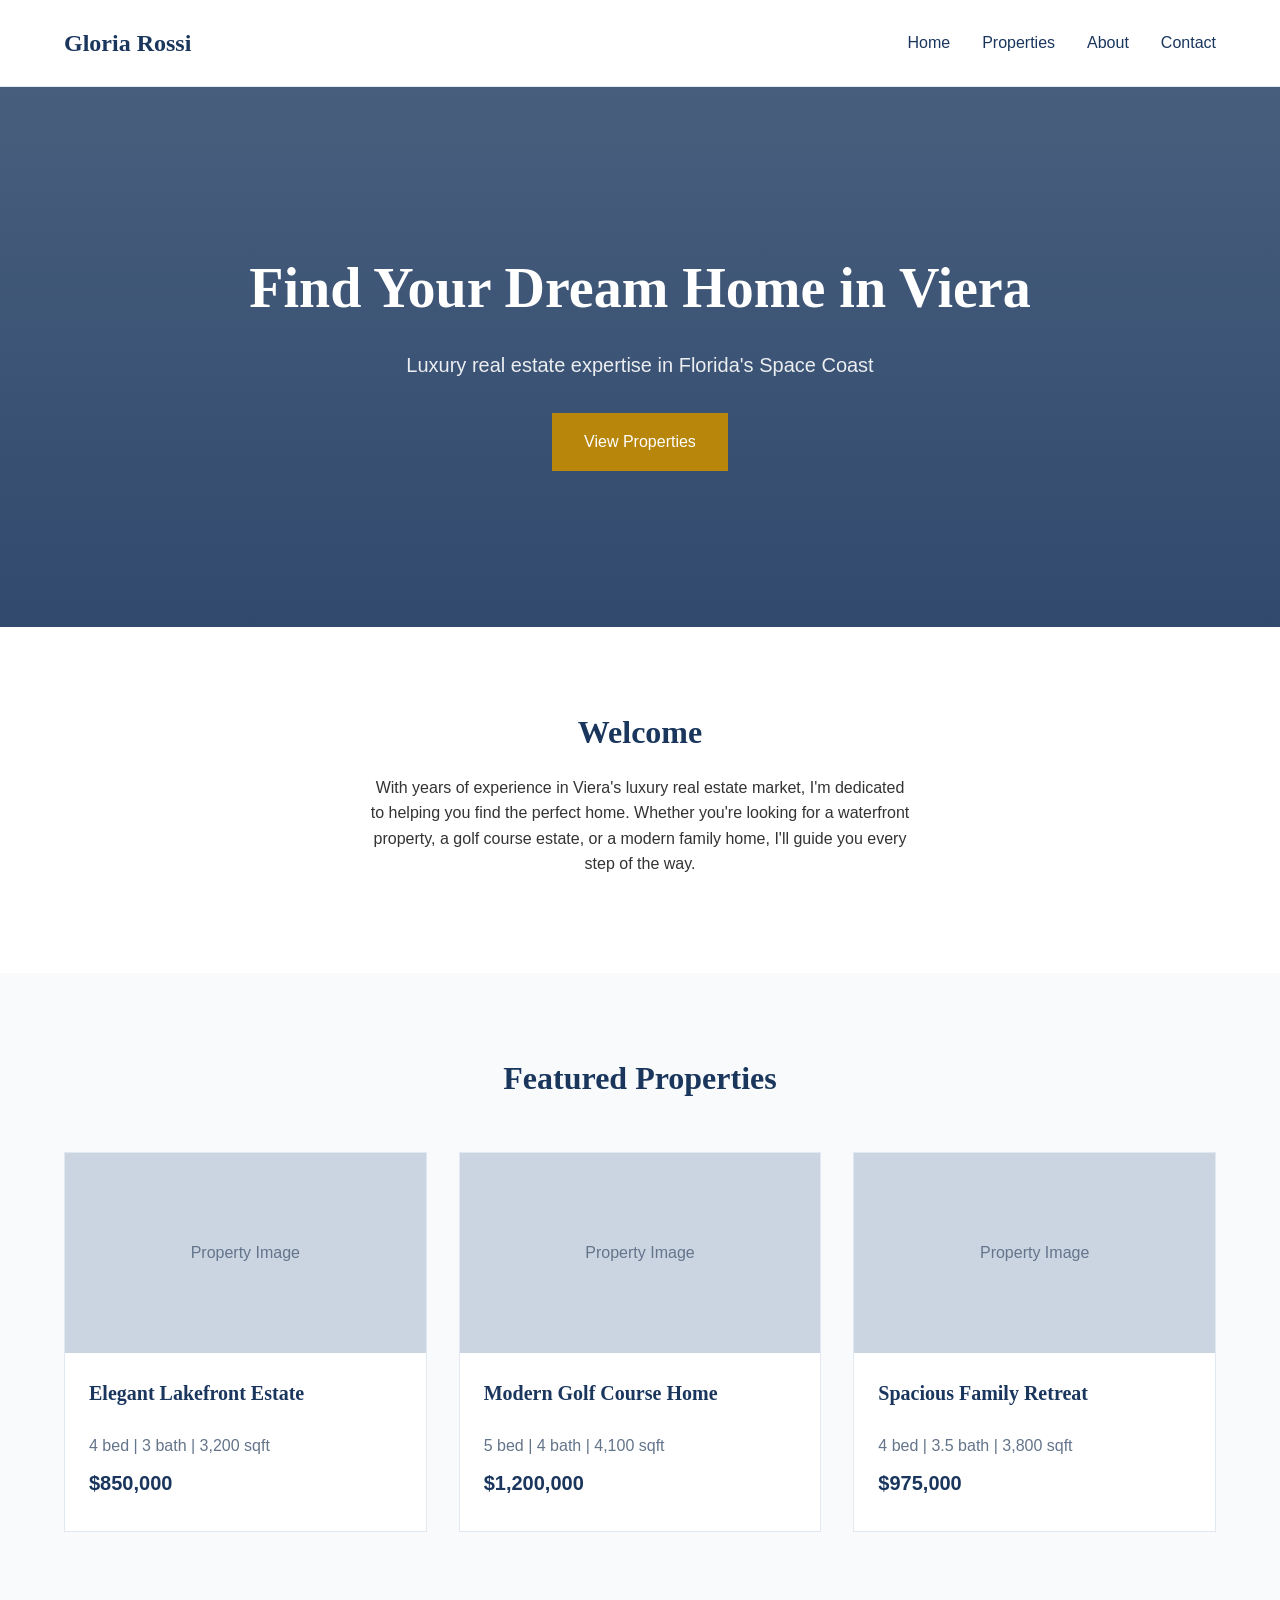
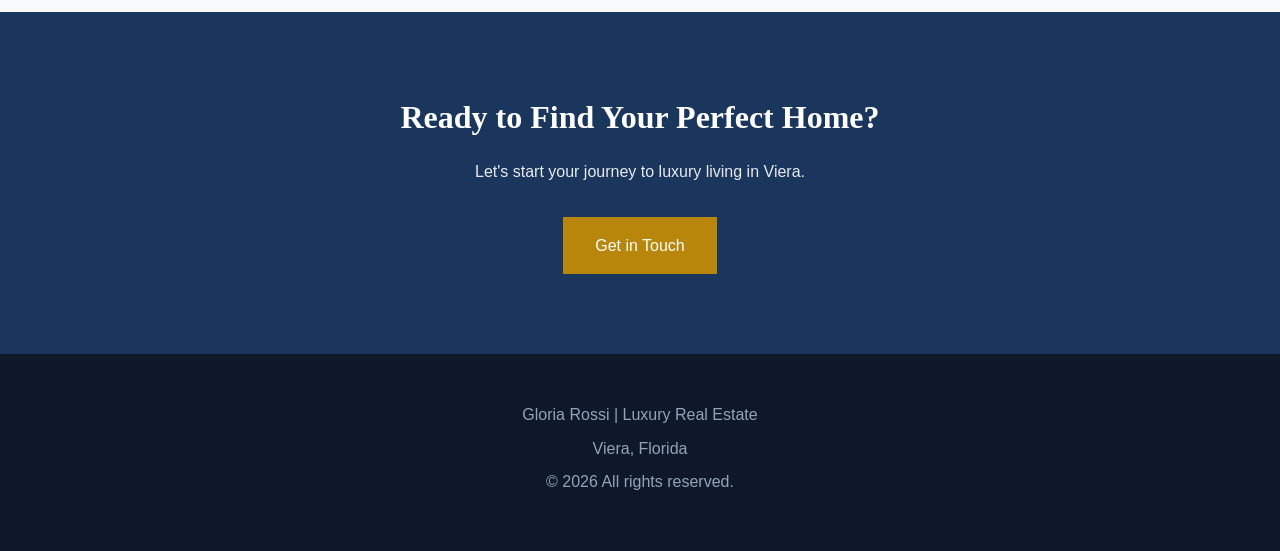
==== index.html @ 717e9eae "Add initial website structure - Home page with hero, intro, featured properties, and CTA sections - " ====
<!DOCTYPE html>
<html lang="en">
<head>
    <meta charset="UTF-8">
    <meta name="viewport" content="width=device-width, initial-scale=1.0">
    <title>Gloria Rossi | Luxury Real Estate in Viera, Florida</title>
    <link rel="stylesheet" href="css/styles.css">
</head>
<body>
    <!-- Navigation -->
    <nav>
        <div class="logo">Gloria Rossi</div>
        <ul class="nav-links">
            <li><a href="index.html">Home</a></li>
            <li><a href="properties.html">Properties</a></li>
            <li><a href="about.html">About</a></li>
            <li><a href="contact.html">Contact</a></li>
        </ul>
    </nav>

    <!-- Hero Section -->
    <header class="hero">
        <h1>Find Your Dream Home in Viera</h1>
        <p>Luxury real estate expertise in Florida's Space Coast</p>
        <a href="properties.html" class="btn">View Properties</a>
    </header>

    <!-- Introduction Section -->
    <section class="intro">
        <h2>Welcome</h2>
        <p>
            With years of experience in Viera's luxury real estate market,
            I'm dedicated to helping you find the perfect home. Whether you're
            looking for a waterfront property, a golf course estate, or a
            modern family home, I'll guide you every step of the way.
        </p>
    </section>

    <!-- Featured Properties Section -->
    <section class="featured">
        <h2>Featured Properties</h2>
        <div class="property-grid">
            <div class="property-card">
                <div class="property-image">Property Image</div>
                <h3>Elegant Lakefront Estate</h3>
                <p>4 bed | 3 bath | 3,200 sqft</p>
                <p class="price">$850,000</p>
            </div>
            <div class="property-card">
                <div class="property-image">Property Image</div>
                <h3>Modern Golf Course Home</h3>
                <p>5 bed | 4 bath | 4,100 sqft</p>
                <p class="price">$1,200,000</p>
            </div>
            <div class="property-card">
                <div class="property-image">Property Image</div>
                <h3>Spacious Family Retreat</h3>
                <p>4 bed | 3.5 bath | 3,800 sqft</p>
                <p class="price">$975,000</p>
            </div>
        </div>
    </section>

    <!-- Call to Action -->
    <section class="cta">
        <h2>Ready to Find Your Perfect Home?</h2>
        <p>Let's start your journey to luxury living in Viera.</p>
        <a href="contact.html" class="btn">Get in Touch</a>
    </section>

    <!-- Footer -->
    <footer>
        <p>Gloria Rossi | Luxury Real Estate</p>
        <p>Viera, Florida</p>
        <p>&copy; 2026 All rights reserved.</p>
    </footer>
</body>
</html>
---- css/styles.css ----
/* ========================================
   Gloria Rossi Realty - Main Stylesheet
   ======================================== */

/* Reset & Base Styles */
* {
    margin: 0;
    padding: 0;
    box-sizing: border-box;
}

body {
    font-family: 'Segoe UI', Tahoma, Geneva, Verdana, sans-serif;
    line-height: 1.6;
    color: #333;
    background-color: #fff;
}

/* Typography */
h1, h2, h3 {
    font-family: Georgia, 'Times New Roman', serif;
    color: #1a365d; /* Deep navy */
    margin-bottom: 1rem;
}

h1 {
    font-size: 3rem;
}

h2 {
    font-size: 2rem;
}

p {
    margin-bottom: 1rem;
}

a {
    color: #1a365d;
    text-decoration: none;
}

/* Navigation */
nav {
    display: flex;
    justify-content: space-between;
    align-items: center;
    padding: 1.5rem 5%;
    background-color: #fff;
    border-bottom: 1px solid #e2e8f0;
}

.logo {
    font-family: Georgia, 'Times New Roman', serif;
    font-size: 1.5rem;
    font-weight: bold;
    color: #1a365d;
}

.nav-links {
    display: flex;
    list-style: none;
    gap: 2rem;
}

.nav-links a {
    font-size: 1rem;
    transition: color 0.3s ease;
}

.nav-links a:hover {
    color: #b8860b; /* Gold accent */
}

/* Hero Section */
.hero {
    background: linear-gradient(rgba(26, 54, 93, 0.8), rgba(26, 54, 93, 0.9)),
                url('../images/hero-bg.jpg') center/cover;
    color: #fff;
    text-align: center;
    padding: 8rem 5%;
    min-height: 60vh;
    display: flex;
    flex-direction: column;
    justify-content: center;
    align-items: center;
}

.hero h1 {
    color: #fff;
    font-size: 3.5rem;
    margin-bottom: 1rem;
}

.hero p {
    font-size: 1.25rem;
    margin-bottom: 2rem;
    opacity: 0.9;
}

/* Buttons */
.btn {
    display: inline-block;
    padding: 1rem 2rem;
    background-color: #b8860b; /* Gold */
    color: #fff;
    font-size: 1rem;
    border: none;
    cursor: pointer;
    transition: background-color 0.3s ease;
}

.btn:hover {
    background-color: #996515;
    color: #fff;
}

/* Introduction Section */
.intro {
    text-align: center;
    padding: 5rem 10%;
    max-width: 800px;
    margin: 0 auto;
}

/* Featured Properties */
.featured {
    padding: 5rem 5%;
    background-color: #f8fafc;
}

.featured h2 {
    text-align: center;
    margin-bottom: 3rem;
}

.property-grid {
    display: grid;
    grid-template-columns: repeat(auto-fit, minmax(300px, 1fr));
    gap: 2rem;
    max-width: 1200px;
    margin: 0 auto;
}

.property-card {
    background: #fff;
    border: 1px solid #e2e8f0;
    overflow: hidden;
}

.property-image {
    height: 200px;
    background-color: #cbd5e1;
    display: flex;
    align-items: center;
    justify-content: center;
    color: #64748b;
}

.property-card h3 {
    padding: 1.5rem 1.5rem 0.5rem;
    font-size: 1.25rem;
}

.property-card p {
    padding: 0 1.5rem;
    color: #64748b;
    margin-bottom: 0.5rem;
}

.property-card .price {
    color: #1a365d;
    font-weight: bold;
    font-size: 1.25rem;
    padding-bottom: 1.5rem;
}

/* Call to Action */
.cta {
    text-align: center;
    padding: 5rem 5%;
    background-color: #1a365d;
    color: #fff;
}

.cta h2 {
    color: #fff;
}

.cta p {
    opacity: 0.9;
    margin-bottom: 2rem;
}

/* Footer */
footer {
    text-align: center;
    padding: 3rem 5%;
    background-color: #0f172a;
    color: #94a3b8;
}

footer p {
    margin-bottom: 0.5rem;
}

/* Responsive Design */
@media (max-width: 768px) {
    .hero h1 {
        font-size: 2.5rem;
    }

    nav {
        flex-direction: column;
        gap: 1rem;
    }

    .nav-links {
        gap: 1rem;
    }
}
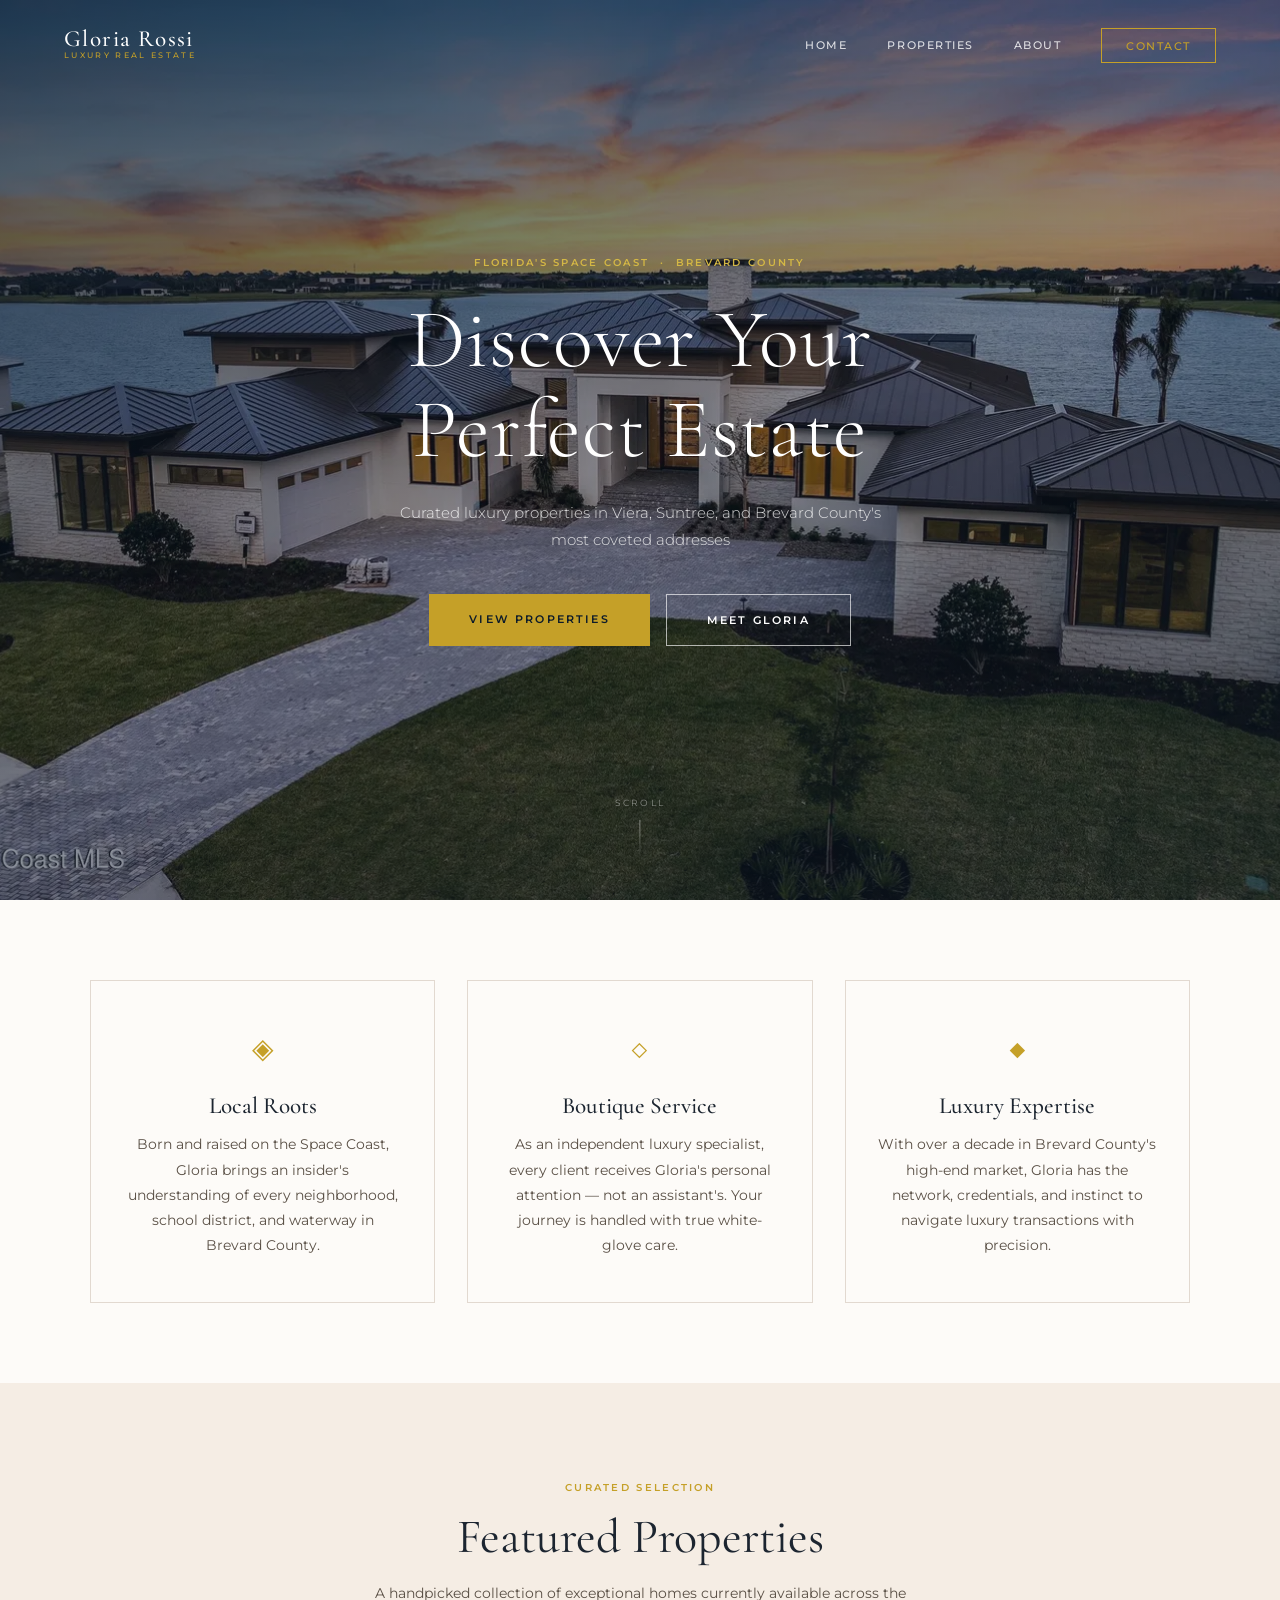
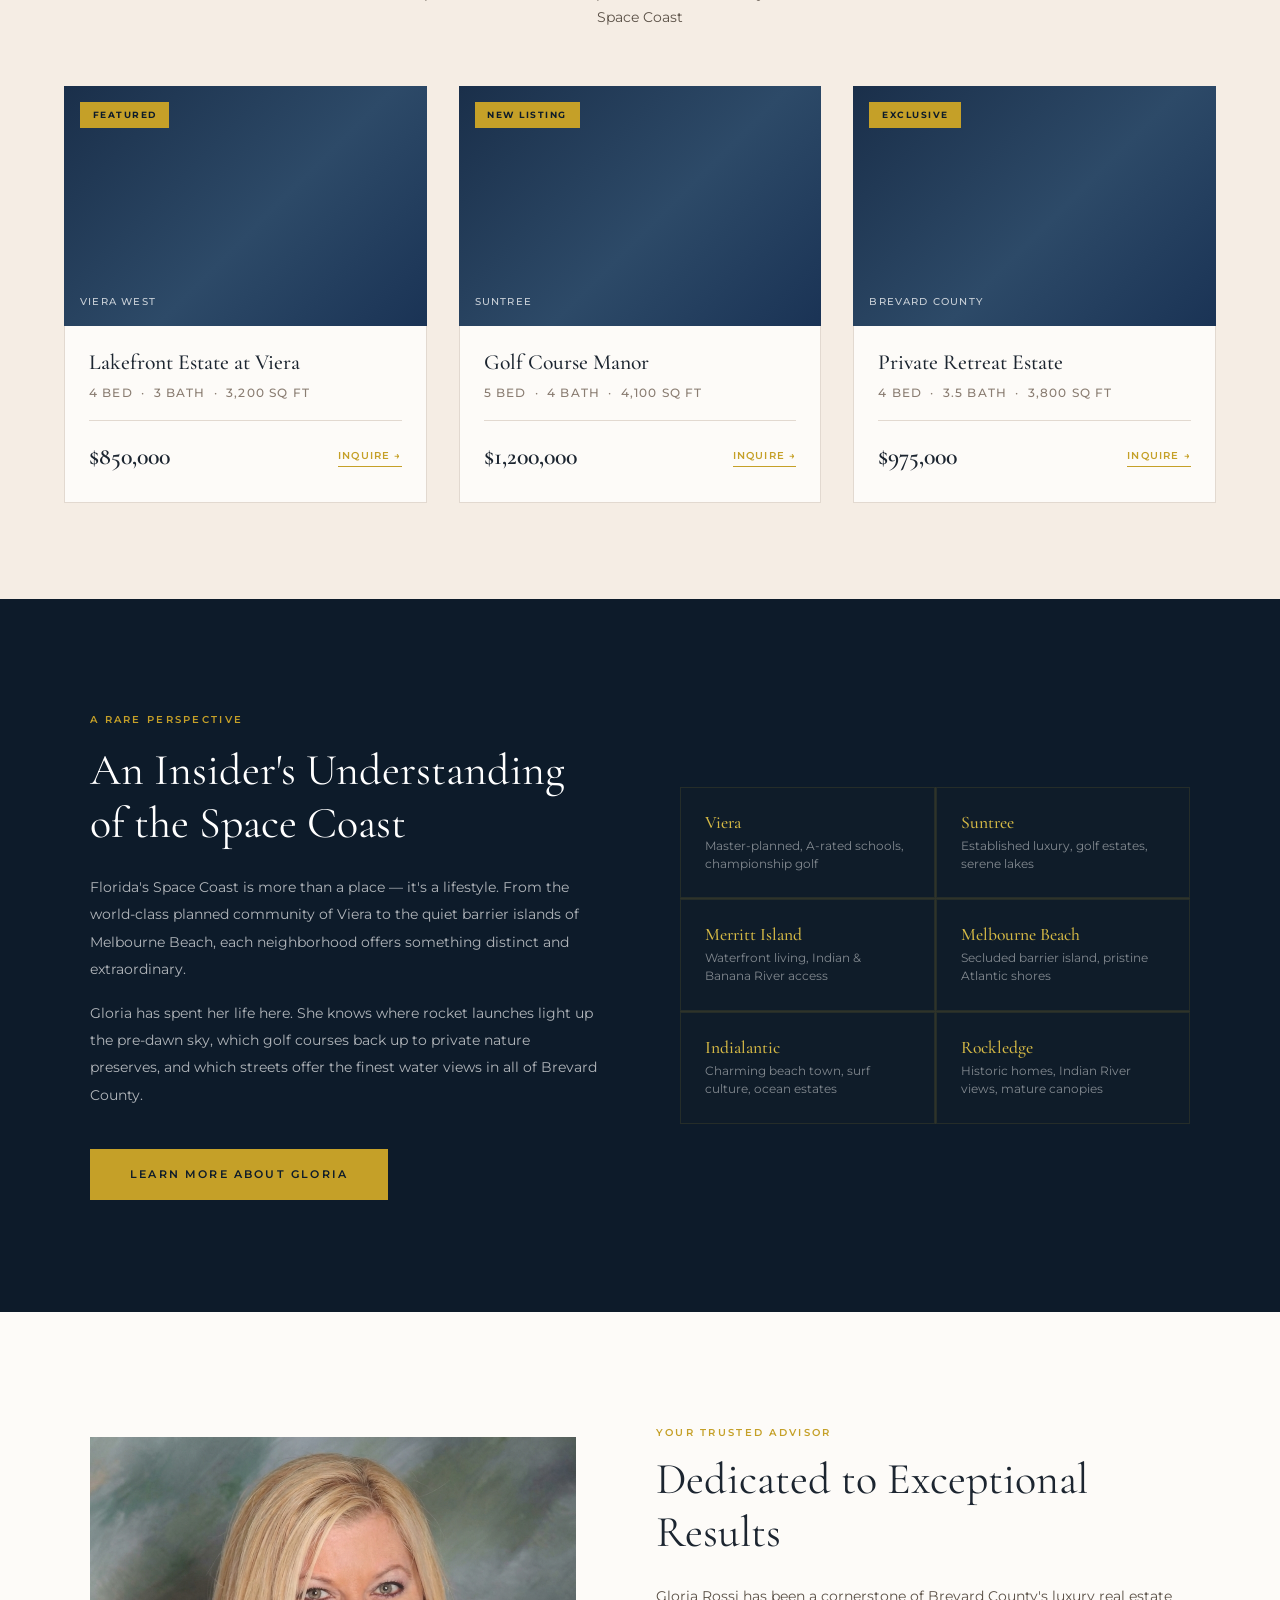
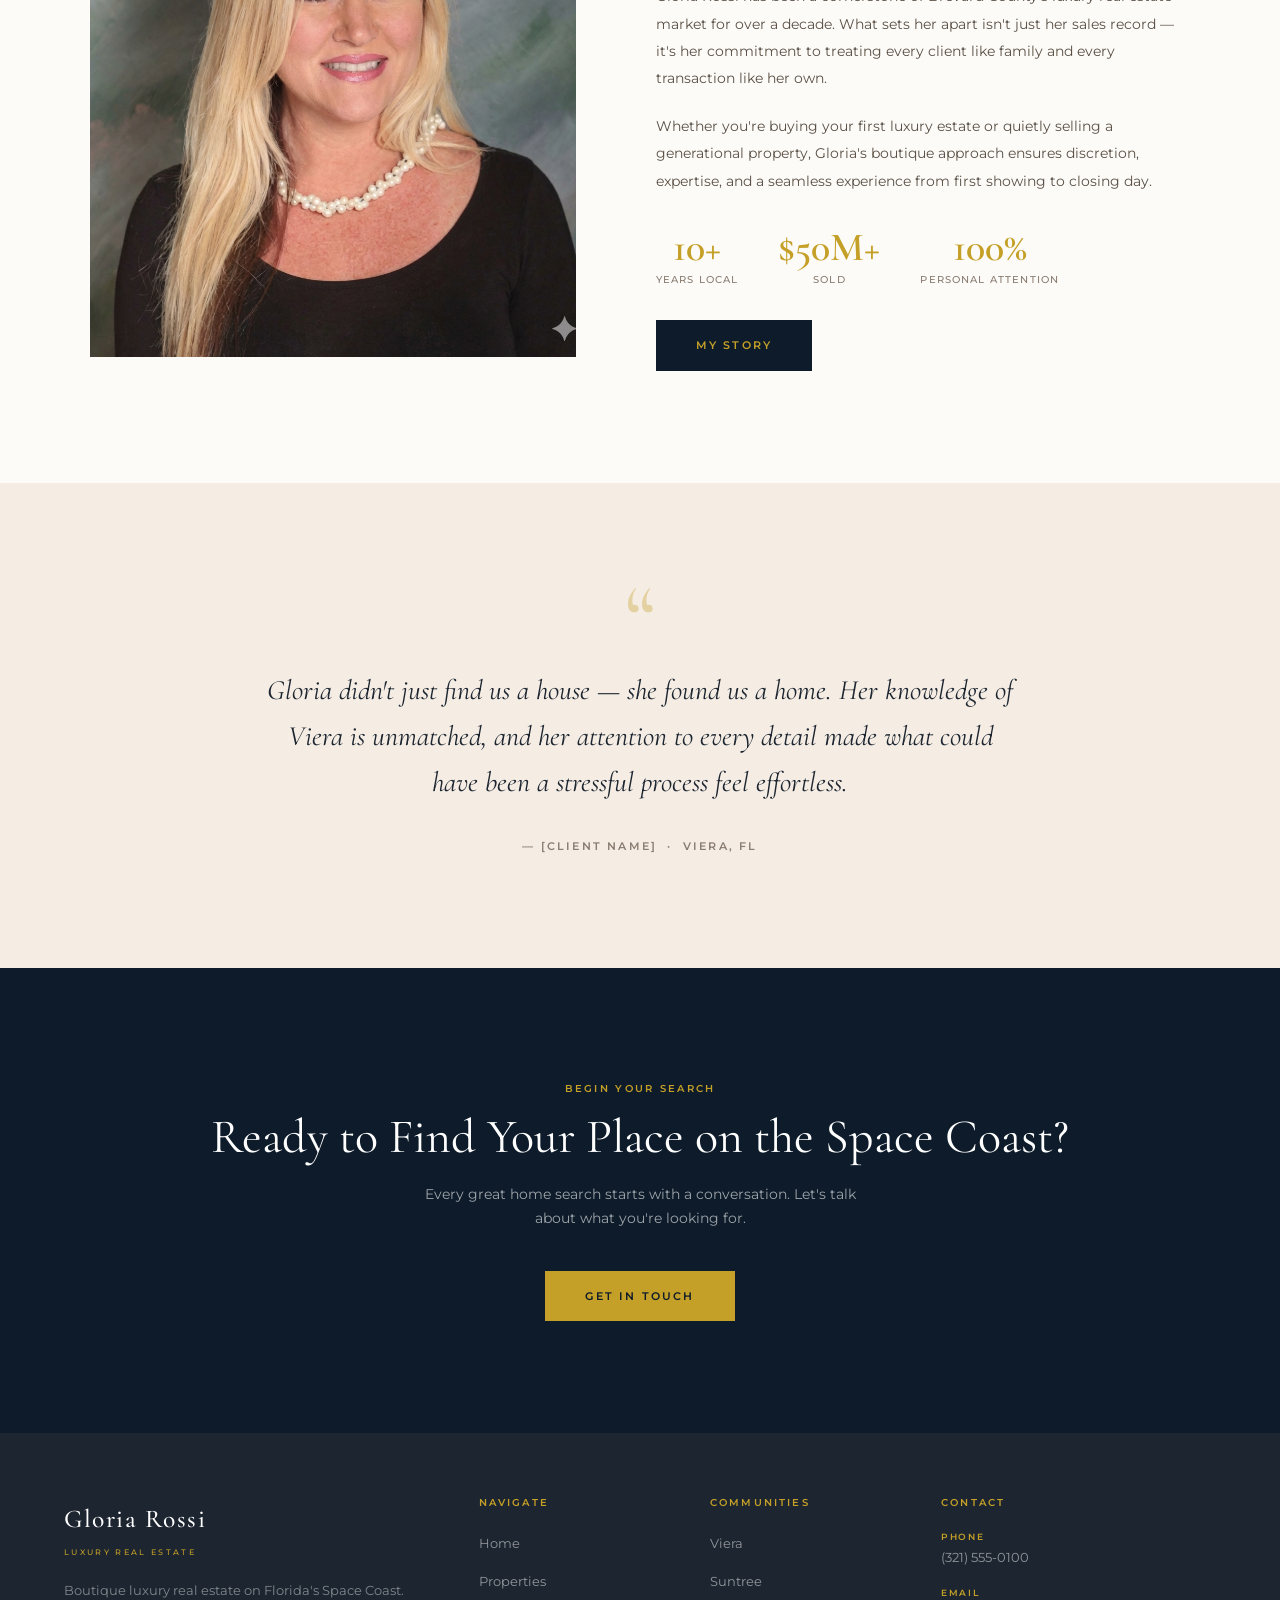
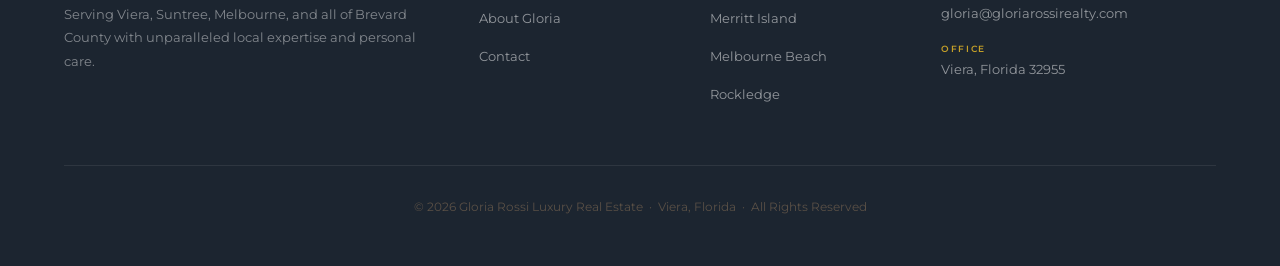
==== commit 7327365a: "Redesign: luxury Space Coast editorial aesthetic for Gloria Rossi Complete visual overhaul across al" ====
--- a/index.html
+++ b/index.html
@@ -3,76 +3,262 @@
 <head>
     <meta charset="UTF-8">
     <meta name="viewport" content="width=device-width, initial-scale=1.0">
-    <title>Gloria Rossi | Luxury Real Estate in Viera, Florida</title>
+    <title>Gloria Rossi | Luxury Real Estate · Florida's Space Coast</title>
+    <link rel="preconnect" href="https://fonts.googleapis.com">
+    <link rel="preconnect" href="https://fonts.gstatic.com" crossorigin>
+    <link href="https://fonts.googleapis.com/css2?family=Cormorant+Garamond:ital,wght@0,300;0,400;0,500;0,600;1,300;1,400;1,500&family=Montserrat:wght@300;400;500;600;700&display=swap" rel="stylesheet">
     <link rel="stylesheet" href="css/styles.css">
 </head>
 <body>
+
     <!-- Navigation -->
-    <nav>
-        <div class="logo">Gloria Rossi</div>
+    <nav id="navbar">
+        <div class="logo">
+            <span class="logo-name">Gloria Rossi</span>
+            <span class="logo-tagline">Luxury Real Estate</span>
+        </div>
         <ul class="nav-links">
             <li><a href="index.html">Home</a></li>
             <li><a href="properties.html">Properties</a></li>
             <li><a href="about.html">About</a></li>
-            <li><a href="contact.html">Contact</a></li>
+            <li><a href="contact.html" class="nav-cta">Contact</a></li>
         </ul>
     </nav>
 
-    <!-- Hero Section -->
+    <!-- Hero -->
     <header class="hero">
-        <h1>Find Your Dream Home in Viera</h1>
-        <p>Luxury real estate expertise in Florida's Space Coast</p>
-        <a href="properties.html" class="btn">View Properties</a>
+        <div class="hero-content">
+            <span class="eyebrow">Florida's Space Coast &nbsp;&middot;&nbsp; Brevard County</span>
+            <h1>Discover Your Perfect Estate</h1>
+            <p class="hero-subtitle">Curated luxury properties in Viera, Suntree, and Brevard County's most coveted addresses</p>
+            <div class="hero-ctas">
+                <a href="properties.html" class="btn btn-primary">View Properties</a>
+                <a href="about.html" class="btn btn-outline">Meet Gloria</a>
+            </div>
+        </div>
+        <div class="hero-scroll">Scroll</div>
     </header>
 
-    <!-- Introduction Section -->
-    <section class="intro">
-        <h2>Welcome</h2>
-        <p>
-            With years of experience in Viera's luxury real estate market,
-            I'm dedicated to helping you find the perfect home. Whether you're
-            looking for a waterfront property, a golf course estate, or a
-            modern family home, I'll guide you every step of the way.
-        </p>
-    </section>
-
-    <!-- Featured Properties Section -->
+    <!-- Three Pillars -->
+    <section class="pillars">
+        <div class="pillars-inner">
+            <div class="pillar">
+                <span class="pillar-icon">◈</span>
+                <h3>Local Roots</h3>
+                <p>Born and raised on the Space Coast, Gloria brings an insider's understanding of every neighborhood, school district, and waterway in Brevard County.</p>
+            </div>
+            <div class="pillar">
+                <span class="pillar-icon">◇</span>
+                <h3>Boutique Service</h3>
+                <p>As an independent luxury specialist, every client receives Gloria's personal attention — not an assistant's. Your journey is handled with true white-glove care.</p>
+            </div>
+            <div class="pillar">
+                <span class="pillar-icon">◆</span>
+                <h3>Luxury Expertise</h3>
+                <p>With over a decade in Brevard County's high-end market, Gloria has the network, credentials, and instinct to navigate luxury transactions with precision.</p>
+            </div>
+        </div>
+    </section>
+
+    <!-- Featured Properties -->
     <section class="featured">
-        <h2>Featured Properties</h2>
+        <div class="section-header">
+            <span class="eyebrow">Curated Selection</span>
+            <h2>Featured Properties</h2>
+            <p>A handpicked collection of exceptional homes currently available across the Space Coast</p>
+        </div>
         <div class="property-grid">
             <div class="property-card">
-                <div class="property-image">Property Image</div>
-                <h3>Elegant Lakefront Estate</h3>
-                <p>4 bed | 3 bath | 3,200 sqft</p>
-                <p class="price">$850,000</p>
+                <div class="property-image">
+                    <span class="property-badge">Featured</span>
+                    <span class="property-location">Viera West</span>
+                </div>
+                <div class="property-body">
+                    <h3>Lakefront Estate at Viera</h3>
+                    <p class="property-details">4 Bed &nbsp;&middot;&nbsp; 3 Bath &nbsp;&middot;&nbsp; 3,200 sq ft</p>
+                    <div class="property-price">
+                        $850,000
+                        <a href="contact.html">Inquire &rarr;</a>
+                    </div>
+                </div>
             </div>
             <div class="property-card">
-                <div class="property-image">Property Image</div>
-                <h3>Modern Golf Course Home</h3>
-                <p>5 bed | 4 bath | 4,100 sqft</p>
-                <p class="price">$1,200,000</p>
+                <div class="property-image">
+                    <span class="property-badge">New Listing</span>
+                    <span class="property-location">Suntree</span>
+                </div>
+                <div class="property-body">
+                    <h3>Golf Course Manor</h3>
+                    <p class="property-details">5 Bed &nbsp;&middot;&nbsp; 4 Bath &nbsp;&middot;&nbsp; 4,100 sq ft</p>
+                    <div class="property-price">
+                        $1,200,000
+                        <a href="contact.html">Inquire &rarr;</a>
+                    </div>
+                </div>
             </div>
             <div class="property-card">
-                <div class="property-image">Property Image</div>
-                <h3>Spacious Family Retreat</h3>
-                <p>4 bed | 3.5 bath | 3,800 sqft</p>
-                <p class="price">$975,000</p>
-            </div>
-        </div>
-    </section>
-
-    <!-- Call to Action -->
+                <div class="property-image">
+                    <span class="property-badge">Exclusive</span>
+                    <span class="property-location">Brevard County</span>
+                </div>
+                <div class="property-body">
+                    <h3>Private Retreat Estate</h3>
+                    <p class="property-details">4 Bed &nbsp;&middot;&nbsp; 3.5 Bath &nbsp;&middot;&nbsp; 3,800 sq ft</p>
+                    <div class="property-price">
+                        $975,000
+                        <a href="contact.html">Inquire &rarr;</a>
+                    </div>
+                </div>
+            </div>
+        </div>
+    </section>
+
+    <!-- Space Coast Knowledge Section -->
+    <section class="space-coast">
+        <div class="space-coast-inner">
+            <div class="space-coast-text">
+                <span class="eyebrow">A Rare Perspective</span>
+                <h2>An Insider's Understanding of the Space Coast</h2>
+                <p>Florida's Space Coast is more than a place — it's a lifestyle. From the world-class planned community of Viera to the quiet barrier islands of Melbourne Beach, each neighborhood offers something distinct and extraordinary.</p>
+                <p>Gloria has spent her life here. She knows where rocket launches light up the pre-dawn sky, which golf courses back up to private nature preserves, and which streets offer the finest water views in all of Brevard County.</p>
+                <a href="about.html" class="btn btn-primary" style="margin-top: 1.5rem; display: inline-block;">Learn More About Gloria</a>
+            </div>
+            <div class="space-coast-communities">
+                <div class="community-item">
+                    <h4>Viera</h4>
+                    <p>Master-planned, A-rated schools, championship golf</p>
+                </div>
+                <div class="community-item">
+                    <h4>Suntree</h4>
+                    <p>Established luxury, golf estates, serene lakes</p>
+                </div>
+                <div class="community-item">
+                    <h4>Merritt Island</h4>
+                    <p>Waterfront living, Indian &amp; Banana River access</p>
+                </div>
+                <div class="community-item">
+                    <h4>Melbourne Beach</h4>
+                    <p>Secluded barrier island, pristine Atlantic shores</p>
+                </div>
+                <div class="community-item">
+                    <h4>Indialantic</h4>
+                    <p>Charming beach town, surf culture, ocean estates</p>
+                </div>
+                <div class="community-item">
+                    <h4>Rockledge</h4>
+                    <p>Historic homes, Indian River views, mature canopies</p>
+                </div>
+            </div>
+        </div>
+    </section>
+
+    <!-- About Preview -->
+    <section class="about-preview">
+        <div class="about-preview-inner">
+            <div class="about-preview-image">
+                <img src="pictures/glo_headshot_enhanced.png" alt="Gloria Rossi, Luxury Real Estate Specialist" class="about-preview-photo">
+                <div class="about-preview-accent"></div>
+            </div>
+            <div class="about-preview-text">
+                <span class="eyebrow">Your Trusted Advisor</span>
+                <h2>Dedicated to Exceptional Results</h2>
+                <p>Gloria Rossi has been a cornerstone of Brevard County's luxury real estate market for over a decade. What sets her apart isn't just her sales record — it's her commitment to treating every client like family and every transaction like her own.</p>
+                <p>Whether you're buying your first luxury estate or quietly selling a generational property, Gloria's boutique approach ensures discretion, expertise, and a seamless experience from first showing to closing day.</p>
+                <div class="about-stats">
+                    <div class="about-stat">
+                        <span class="about-stat-number">10+</span>
+                        <span class="about-stat-label">Years Local</span>
+                    </div>
+                    <div class="about-stat">
+                        <span class="about-stat-number">$50M+</span>
+                        <span class="about-stat-label">Sold</span>
+                    </div>
+                    <div class="about-stat">
+                        <span class="about-stat-number">100%</span>
+                        <span class="about-stat-label">Personal Attention</span>
+                    </div>
+                </div>
+                <a href="about.html" class="btn btn-dark">My Story</a>
+            </div>
+        </div>
+    </section>
+
+    <!-- Testimonial -->
+    <section class="testimonial-section">
+        <div class="testimonial-quote">
+            <span class="testimonial-mark">&ldquo;</span>
+            <p class="testimonial-text">Gloria didn't just find us a house &mdash; she found us a home. Her knowledge of Viera is unmatched, and her attention to every detail made what could have been a stressful process feel effortless.</p>
+            <p class="testimonial-author">&mdash; [Client Name] &nbsp;&middot;&nbsp; Viera, FL</p>
+        </div>
+    </section>
+
+    <!-- CTA -->
     <section class="cta">
-        <h2>Ready to Find Your Perfect Home?</h2>
-        <p>Let's start your journey to luxury living in Viera.</p>
-        <a href="contact.html" class="btn">Get in Touch</a>
+        <span class="eyebrow">Begin Your Search</span>
+        <h2>Ready to Find Your Place on the Space Coast?</h2>
+        <p>Every great home search starts with a conversation. Let's talk about what you're looking for.</p>
+        <a href="contact.html" class="btn btn-primary">Get in Touch</a>
     </section>
 
     <!-- Footer -->
     <footer>
-        <p>Gloria Rossi | Luxury Real Estate</p>
-        <p>Viera, Florida</p>
-        <p>&copy; 2026 All rights reserved.</p>
+        <div class="footer-inner">
+            <div class="footer-brand">
+                <span class="logo-name">Gloria Rossi</span>
+                <span class="logo-tagline">Luxury Real Estate</span>
+                <p>Boutique luxury real estate on Florida's Space Coast. Serving Viera, Suntree, Melbourne, and all of Brevard County with unparalleled local expertise and personal care.</p>
+            </div>
+            <div class="footer-col">
+                <h4>Navigate</h4>
+                <ul>
+                    <li><a href="index.html">Home</a></li>
+                    <li><a href="properties.html">Properties</a></li>
+                    <li><a href="about.html">About Gloria</a></li>
+                    <li><a href="contact.html">Contact</a></li>
+                </ul>
+            </div>
+            <div class="footer-col">
+                <h4>Communities</h4>
+                <ul>
+                    <li><a href="#">Viera</a></li>
+                    <li><a href="#">Suntree</a></li>
+                    <li><a href="#">Merritt Island</a></li>
+                    <li><a href="#">Melbourne Beach</a></li>
+                    <li><a href="#">Rockledge</a></li>
+                </ul>
+            </div>
+            <div class="footer-col">
+                <h4>Contact</h4>
+                <div class="footer-contact-item">
+                    <span class="contact-label">Phone</span>
+                    <p>(321) 555-0100</p>
+                </div>
+                <div class="footer-contact-item">
+                    <span class="contact-label">Email</span>
+                    <p>gloria@gloriarossirealty.com</p>
+                </div>
+                <div class="footer-contact-item">
+                    <span class="contact-label">Office</span>
+                    <p>Viera, Florida 32955</p>
+                </div>
+            </div>
+        </div>
+        <div class="footer-bottom">
+            <p>&copy; 2026 Gloria Rossi Luxury Real Estate &nbsp;&middot;&nbsp; Viera, Florida &nbsp;&middot;&nbsp; All Rights Reserved</p>
+        </div>
     </footer>
+
+    <script>
+        const navbar = document.getElementById('navbar');
+        window.addEventListener('scroll', function () {
+            if (window.scrollY > 60) {
+                navbar.classList.add('scrolled');
+            } else {
+                navbar.classList.remove('scrolled');
+            }
+        });
+        if (window.scrollY > 60) { navbar.classList.add('scrolled'); }
+    </script>
+
 </body>
 </html>
--- a/css/styles.css
+++ b/css/styles.css
@@ -1,221 +1,1134 @@
-/* ========================================
-   Gloria Rossi Realty - Main Stylesheet
-   ======================================== */
-
-/* Reset & Base Styles */
-* {
-    margin: 0;
-    padding: 0;
-    box-sizing: border-box;
+/* ============================================================
+   Gloria Rossi Luxury Real Estate — Main Stylesheet
+   Design: Space Coast Editorial Luxury
+   Fonts: Cormorant Garamond (headings) + Montserrat (body)
+   ============================================================ */
+
+/* === CSS VARIABLES === */
+:root {
+  --midnight: #0d1b2a;
+  --navy:     #162033;
+  --gold:     #c5a028;
+  --gold-light: #d4b845;
+  --gold-hover: #a8881f;
+  --cream:    #f9f4ee;
+  --warm-white: #fdfbf8;
+  --charcoal: #1c2530;
+  --text-dark: #2a2a2a;
+  --text-mid:  #5a5046;
+  --text-light: #8a7d72;
+  --border:   #e2d9d0;
+  --section-alt: #f5ede4;
+}
+
+/* === RESET === */
+*, *::before, *::after {
+  margin: 0;
+  padding: 0;
+  box-sizing: border-box;
+}
+
+html {
+  scroll-behavior: smooth;
 }
 
 body {
-    font-family: 'Segoe UI', Tahoma, Geneva, Verdana, sans-serif;
-    line-height: 1.6;
-    color: #333;
-    background-color: #fff;
-}
-
-/* Typography */
-h1, h2, h3 {
-    font-family: Georgia, 'Times New Roman', serif;
-    color: #1a365d; /* Deep navy */
-    margin-bottom: 1rem;
-}
-
-h1 {
-    font-size: 3rem;
-}
-
-h2 {
-    font-size: 2rem;
+  font-family: 'Montserrat', 'Segoe UI', sans-serif;
+  font-weight: 400;
+  line-height: 1.7;
+  color: var(--text-dark);
+  background-color: var(--warm-white);
+  -webkit-font-smoothing: antialiased;
+}
+
+/* === TYPOGRAPHY === */
+h1, h2, h3, h4, h5 {
+  font-family: 'Cormorant Garamond', Georgia, serif;
+  font-weight: 500;
+  line-height: 1.2;
+  color: var(--charcoal);
+}
+
+.eyebrow {
+  font-family: 'Montserrat', sans-serif;
+  font-size: 0.65rem;
+  font-weight: 600;
+  letter-spacing: 0.22em;
+  text-transform: uppercase;
+  color: var(--gold);
+  margin-bottom: 0.75rem;
+  display: block;
 }
 
 p {
-    margin-bottom: 1rem;
+  margin-bottom: 1rem;
+  color: var(--text-mid);
 }
 
 a {
-    color: #1a365d;
-    text-decoration: none;
-}
-
-/* Navigation */
+  color: inherit;
+  text-decoration: none;
+}
+
+/* === NAVIGATION === */
 nav {
-    display: flex;
-    justify-content: space-between;
+  position: fixed;
+  top: 0;
+  left: 0;
+  right: 0;
+  z-index: 1000;
+  display: flex;
+  justify-content: space-between;
+  align-items: center;
+  padding: 1.75rem 5%;
+  transition: background-color 0.4s ease, padding 0.3s ease, box-shadow 0.3s ease;
+}
+
+nav.scrolled {
+  background-color: var(--midnight);
+  padding: 1rem 5%;
+  box-shadow: 0 2px 30px rgba(0, 0, 0, 0.35);
+}
+
+.logo {
+  display: flex;
+  flex-direction: column;
+  line-height: 1;
+}
+
+.logo-name {
+  font-family: 'Cormorant Garamond', serif;
+  font-size: 1.45rem;
+  font-weight: 500;
+  color: #fff;
+  letter-spacing: 0.06em;
+}
+
+.logo-tagline {
+  font-family: 'Montserrat', sans-serif;
+  font-size: 0.52rem;
+  font-weight: 500;
+  letter-spacing: 0.28em;
+  text-transform: uppercase;
+  color: var(--gold);
+}
+
+.nav-links {
+  display: flex;
+  list-style: none;
+  gap: 2.5rem;
+  align-items: center;
+}
+
+.nav-links a {
+  font-size: 0.68rem;
+  font-weight: 500;
+  letter-spacing: 0.14em;
+  text-transform: uppercase;
+  color: rgba(255, 255, 255, 0.82);
+  transition: color 0.3s ease;
+}
+
+.nav-links a:hover {
+  color: var(--gold);
+}
+
+.nav-links .nav-cta {
+  padding: 0.6rem 1.5rem;
+  border: 1px solid var(--gold);
+  color: var(--gold);
+  transition: all 0.3s ease;
+}
+
+.nav-links .nav-cta:hover {
+  background-color: var(--gold);
+  color: var(--midnight);
+}
+
+/* === BUTTONS === */
+.btn {
+  display: inline-block;
+  padding: 1rem 2.5rem;
+  font-family: 'Montserrat', sans-serif;
+  font-size: 0.68rem;
+  font-weight: 600;
+  letter-spacing: 0.2em;
+  text-transform: uppercase;
+  cursor: pointer;
+  transition: all 0.3s ease;
+  border: none;
+}
+
+.btn-primary {
+  background-color: var(--gold);
+  color: var(--midnight);
+}
+
+.btn-primary:hover {
+  background-color: var(--gold-hover);
+  color: #fff;
+}
+
+.btn-outline {
+  border: 1px solid rgba(255, 255, 255, 0.65);
+  color: #fff;
+  background: transparent;
+}
+
+.btn-outline:hover {
+  background-color: rgba(255, 255, 255, 0.1);
+  border-color: #fff;
+}
+
+.btn-dark {
+  background-color: var(--midnight);
+  color: var(--gold);
+}
+
+.btn-dark:hover {
+  background-color: var(--navy);
+}
+
+/* === HERO === */
+.hero {
+  position: relative;
+  height: 100vh;
+  min-height: 660px;
+  background:
+    linear-gradient(160deg, rgba(13,27,42,0.78) 0%, rgba(13,27,42,0.42) 50%, rgba(13,27,42,0.62) 100%),
+    url('../pictures/index_photo.webp') center / cover no-repeat;
+  display: flex;
+  align-items: center;
+  justify-content: center;
+  text-align: center;
+  color: #fff;
+}
+
+.hero-content {
+  max-width: 820px;
+  padding: 0 5%;
+}
+
+.hero-content .eyebrow {
+  color: var(--gold-light);
+  margin-bottom: 1.5rem;
+}
+
+.hero h1 {
+  font-size: clamp(3rem, 6.5vw, 5.5rem);
+  font-weight: 300;
+  color: #fff;
+  margin-bottom: 1.5rem;
+  line-height: 1.08;
+  letter-spacing: 0.01em;
+}
+
+.hero-subtitle {
+  font-size: 0.95rem;
+  font-weight: 300;
+  color: rgba(255, 255, 255, 0.82);
+  margin-bottom: 2.5rem;
+  max-width: 520px;
+  margin-left: auto;
+  margin-right: auto;
+  line-height: 1.8;
+}
+
+.hero-ctas {
+  display: flex;
+  gap: 1rem;
+  justify-content: center;
+  flex-wrap: wrap;
+}
+
+.hero-scroll {
+  position: absolute;
+  bottom: 2.5rem;
+  left: 50%;
+  transform: translateX(-50%);
+  color: rgba(255, 255, 255, 0.45);
+  font-size: 0.58rem;
+  letter-spacing: 0.22em;
+  text-transform: uppercase;
+  display: flex;
+  flex-direction: column;
+  align-items: center;
+  gap: 0.6rem;
+}
+
+.hero-scroll::after {
+  content: '';
+  display: block;
+  width: 1px;
+  height: 40px;
+  background: linear-gradient(to bottom, rgba(255,255,255,0.45), transparent);
+}
+
+/* === PILLARS SECTION === */
+.pillars {
+  padding: 5rem 5%;
+  background-color: var(--warm-white);
+}
+
+.pillars-inner {
+  max-width: 1100px;
+  margin: 0 auto;
+  display: grid;
+  grid-template-columns: repeat(3, 1fr);
+  gap: 2rem;
+}
+
+.pillar {
+  text-align: center;
+  padding: 2.75rem 2rem;
+  border: 1px solid var(--border);
+  transition: border-color 0.3s ease, transform 0.3s ease;
+}
+
+.pillar:hover {
+  border-color: var(--gold);
+  transform: translateY(-5px);
+}
+
+.pillar-icon {
+  font-size: 1.75rem;
+  color: var(--gold);
+  margin-bottom: 1.25rem;
+  display: block;
+}
+
+.pillar h3 {
+  font-size: 1.45rem;
+  margin-bottom: 0.75rem;
+  font-weight: 500;
+}
+
+.pillar p {
+  font-size: 0.85rem;
+  line-height: 1.85;
+  margin: 0;
+}
+
+/* === SECTION HEADER === */
+.section-header {
+  text-align: center;
+  margin-bottom: 3.5rem;
+}
+
+.section-header h2 {
+  font-size: clamp(2rem, 4vw, 3rem);
+  font-weight: 400;
+}
+
+.section-header p {
+  max-width: 550px;
+  margin: 1rem auto 0;
+  font-size: 0.88rem;
+}
+
+/* === FEATURED PROPERTIES === */
+.featured {
+  padding: 6rem 5%;
+  background-color: var(--section-alt);
+}
+
+.property-grid {
+  display: grid;
+  grid-template-columns: repeat(auto-fit, minmax(320px, 1fr));
+  gap: 2rem;
+  max-width: 1200px;
+  margin: 0 auto;
+}
+
+.property-card {
+  background: var(--warm-white);
+  overflow: hidden;
+  transition: transform 0.3s ease, box-shadow 0.3s ease;
+}
+
+.property-card:hover {
+  transform: translateY(-6px);
+  box-shadow: 0 20px 50px rgba(13, 27, 42, 0.12);
+}
+
+.property-image {
+  position: relative;
+  height: 240px;
+  background: linear-gradient(135deg, #1a2f4a 0%, #2d4a68 55%, #1a3355 100%);
+  overflow: hidden;
+}
+
+.property-badge {
+  position: absolute;
+  top: 1rem;
+  left: 1rem;
+  background-color: var(--gold);
+  color: var(--midnight);
+  font-size: 0.58rem;
+  font-weight: 700;
+  letter-spacing: 0.16em;
+  text-transform: uppercase;
+  padding: 0.3rem 0.8rem;
+}
+
+.property-location {
+  position: absolute;
+  bottom: 1rem;
+  left: 1rem;
+  color: rgba(255, 255, 255, 0.75);
+  font-size: 0.62rem;
+  font-weight: 500;
+  letter-spacing: 0.12em;
+  text-transform: uppercase;
+}
+
+.property-body {
+  padding: 1.5rem;
+  border: 1px solid var(--border);
+  border-top: none;
+}
+
+.property-card h3 {
+  font-size: 1.35rem;
+  margin-bottom: 0.5rem;
+  font-weight: 500;
+}
+
+.property-details {
+  font-size: 0.72rem;
+  font-weight: 500;
+  letter-spacing: 0.1em;
+  color: var(--text-light);
+  text-transform: uppercase;
+  margin-bottom: 1rem;
+  padding-bottom: 1rem;
+  border-bottom: 1px solid var(--border);
+}
+
+.property-price {
+  font-family: 'Cormorant Garamond', serif;
+  font-size: 1.5rem;
+  font-weight: 600;
+  color: var(--charcoal);
+  display: flex;
+  justify-content: space-between;
+  align-items: center;
+  margin: 0;
+}
+
+.property-price a {
+  font-family: 'Montserrat', sans-serif;
+  font-size: 0.62rem;
+  font-weight: 600;
+  letter-spacing: 0.12em;
+  text-transform: uppercase;
+  color: var(--gold);
+  border-bottom: 1px solid var(--gold);
+  padding-bottom: 2px;
+  transition: color 0.2s;
+}
+
+/* === SPACE COAST SECTION === */
+.space-coast {
+  padding: 7rem 5%;
+  background-color: var(--midnight);
+  color: #fff;
+}
+
+.space-coast-inner {
+  max-width: 1100px;
+  margin: 0 auto;
+  display: grid;
+  grid-template-columns: 1fr 1fr;
+  gap: 5rem;
+  align-items: center;
+}
+
+.space-coast-text .eyebrow {
+  margin-bottom: 1rem;
+}
+
+.space-coast-text h2 {
+  font-size: clamp(2rem, 3.5vw, 2.75rem);
+  color: #fff;
+  margin-bottom: 1.5rem;
+  font-weight: 400;
+}
+
+.space-coast-text p {
+  color: rgba(255, 255, 255, 0.68);
+  font-size: 0.88rem;
+  line-height: 1.95;
+}
+
+.space-coast-communities {
+  display: grid;
+  grid-template-columns: 1fr 1fr;
+  gap: 1px;
+  background: rgba(197, 160, 40, 0.18);
+}
+
+.community-item {
+  background: rgba(13, 27, 42, 0.92);
+  padding: 1.5rem;
+  border: 1px solid rgba(197, 160, 40, 0.12);
+  transition: border-color 0.3s ease, background 0.3s ease;
+}
+
+.community-item:hover {
+  border-color: var(--gold);
+  background: rgba(197, 160, 40, 0.06);
+}
+
+.community-item h4 {
+  font-family: 'Cormorant Garamond', serif;
+  font-size: 1.1rem;
+  color: var(--gold-light);
+  margin-bottom: 0.3rem;
+  font-weight: 500;
+}
+
+.community-item p {
+  font-size: 0.72rem;
+  color: rgba(255, 255, 255, 0.48);
+  margin: 0;
+  line-height: 1.55;
+}
+
+/* === ABOUT PREVIEW === */
+.about-preview {
+  padding: 7rem 5%;
+  background-color: var(--warm-white);
+}
+
+.about-preview-inner {
+  max-width: 1100px;
+  margin: 0 auto;
+  display: grid;
+  grid-template-columns: 1fr 1.1fr;
+  gap: 5rem;
+  align-items: center;
+}
+
+.about-preview-image {
+  position: relative;
+}
+
+.about-preview-photo {
+  width: 100%;
+  height: 520px;
+  object-fit: cover;
+  object-position: top center;
+  display: block;
+}
+
+.about-preview-photo-placeholder {
+  width: 100%;
+  height: 520px;
+  background: linear-gradient(135deg, #c0bbb3 0%, #d0cbc3 100%);
+  display: flex;
+  align-items: center;
+  justify-content: center;
+  color: var(--text-light);
+  font-family: 'Cormorant Garamond', serif;
+  font-style: italic;
+  font-size: 1.05rem;
+}
+
+.about-preview-accent {
+  position: absolute;
+  bottom: -1.5rem;
+  right: -1.5rem;
+  width: 60%;
+  height: 60%;
+  border: 2px solid var(--gold);
+  z-index: -1;
+}
+
+.about-preview-text h2 {
+  font-size: clamp(2rem, 3.5vw, 2.75rem);
+  font-weight: 400;
+  margin-bottom: 1.5rem;
+}
+
+.about-preview-text p {
+  font-size: 0.88rem;
+  line-height: 1.95;
+  margin-bottom: 1.25rem;
+}
+
+.about-stats {
+  display: flex;
+  gap: 2.5rem;
+  margin: 2rem 0;
+}
+
+.about-stat {
+  text-align: center;
+}
+
+.about-stat-number {
+  font-family: 'Cormorant Garamond', serif;
+  font-size: 2.5rem;
+  font-weight: 600;
+  color: var(--gold);
+  line-height: 1;
+  display: block;
+}
+
+.about-stat-label {
+  font-size: 0.6rem;
+  font-weight: 500;
+  letter-spacing: 0.12em;
+  text-transform: uppercase;
+  color: var(--text-light);
+  display: block;
+  margin-top: 0.3rem;
+}
+
+/* === TESTIMONIAL === */
+.testimonial-section {
+  padding: 7rem 5%;
+  background-color: var(--section-alt);
+  text-align: center;
+}
+
+.testimonial-quote {
+  max-width: 750px;
+  margin: 0 auto;
+}
+
+.testimonial-mark {
+  font-family: 'Cormorant Garamond', serif;
+  font-size: 6rem;
+  color: var(--gold);
+  line-height: 0.5;
+  display: block;
+  margin-bottom: 1.5rem;
+  opacity: 0.35;
+}
+
+.testimonial-text {
+  font-family: 'Cormorant Garamond', serif;
+  font-size: clamp(1.3rem, 2.5vw, 1.75rem);
+  font-style: italic;
+  font-weight: 400;
+  color: var(--charcoal);
+  line-height: 1.65;
+  margin-bottom: 2rem;
+}
+
+.testimonial-author {
+  font-size: 0.68rem;
+  font-weight: 600;
+  letter-spacing: 0.2em;
+  text-transform: uppercase;
+  color: var(--text-light);
+  margin: 0;
+}
+
+/* === CTA SECTION === */
+.cta {
+  padding: 7rem 5%;
+  background-color: var(--midnight);
+  text-align: center;
+  color: #fff;
+}
+
+.cta h2 {
+  font-size: clamp(2rem, 4vw, 3rem);
+  color: #fff;
+  font-weight: 400;
+  margin-bottom: 1rem;
+}
+
+.cta p {
+  color: rgba(255, 255, 255, 0.6);
+  max-width: 450px;
+  margin: 0 auto 2.5rem;
+  font-size: 0.88rem;
+}
+
+/* === FOOTER === */
+footer {
+  background-color: var(--charcoal);
+  color: rgba(255, 255, 255, 0.55);
+  padding: 4rem 5% 2rem;
+}
+
+.footer-inner {
+  max-width: 1200px;
+  margin: 0 auto;
+  display: grid;
+  grid-template-columns: 2fr 1fr 1fr 1.5fr;
+  gap: 3rem;
+  padding-bottom: 3rem;
+  border-bottom: 1px solid rgba(255, 255, 255, 0.08);
+  margin-bottom: 2rem;
+}
+
+.footer-brand .logo-name {
+  font-size: 1.6rem;
+  display: block;
+  margin-bottom: 0.25rem;
+}
+
+.footer-brand .logo-tagline {
+  display: block;
+  margin-bottom: 1.25rem;
+}
+
+.footer-brand p {
+  font-size: 0.8rem;
+  color: rgba(255, 255, 255, 0.45);
+  line-height: 1.85;
+  margin: 0;
+}
+
+.footer-col h4 {
+  font-family: 'Montserrat', sans-serif;
+  font-size: 0.62rem;
+  font-weight: 600;
+  letter-spacing: 0.22em;
+  text-transform: uppercase;
+  color: var(--gold);
+  margin-bottom: 1.25rem;
+}
+
+.footer-col ul {
+  list-style: none;
+}
+
+.footer-col ul li {
+  margin-bottom: 0.65rem;
+}
+
+.footer-col ul li a {
+  font-size: 0.8rem;
+  color: rgba(255, 255, 255, 0.52);
+  transition: color 0.2s ease;
+}
+
+.footer-col ul li a:hover {
+  color: var(--gold);
+}
+
+.footer-contact-item {
+  margin-bottom: 1rem;
+}
+
+.footer-contact-item .contact-label {
+  font-size: 0.58rem;
+  font-weight: 600;
+  letter-spacing: 0.18em;
+  text-transform: uppercase;
+  color: var(--gold);
+  display: block;
+  margin-bottom: 0.15rem;
+}
+
+.footer-contact-item p {
+  font-size: 0.8rem;
+  color: rgba(255, 255, 255, 0.52);
+  margin: 0;
+}
+
+.footer-bottom {
+  text-align: center;
+  font-size: 0.72rem;
+  color: rgba(255, 255, 255, 0.28);
+}
+
+/* === PAGE HERO (inner pages) === */
+.page-hero {
+  background:
+    linear-gradient(to bottom, rgba(13,27,42,0.88) 0%, rgba(13,27,42,0.62) 100%),
+    url('../pictures/index_photo.webp') center 30% / cover no-repeat;
+  min-height: 52vh;
+  display: flex;
+  align-items: flex-end;
+  padding: 8rem 5% 4rem;
+  color: #fff;
+}
+
+.page-hero-content {
+  max-width: 1100px;
+  margin: 0 auto;
+  width: 100%;
+}
+
+.page-hero h1 {
+  font-size: clamp(2.5rem, 5.5vw, 4.5rem);
+  font-weight: 300;
+  color: #fff;
+  margin-bottom: 0.5rem;
+  line-height: 1.1;
+}
+
+.page-hero p {
+  font-size: 1rem;
+  color: rgba(255, 255, 255, 0.68);
+  font-weight: 300;
+  margin: 0;
+}
+
+/* === ABOUT BIO === */
+.about-bio {
+  padding: 7rem 5%;
+  background-color: var(--warm-white);
+}
+
+.about-bio-inner {
+  max-width: 1100px;
+  margin: 0 auto;
+  display: grid;
+  grid-template-columns: 1fr 1.5fr;
+  gap: 5rem;
+  align-items: start;
+}
+
+.about-bio-image-wrap {
+  position: relative;
+}
+
+.about-bio-photo {
+  width: 100%;
+  height: 540px;
+  object-fit: cover;
+  object-position: top center;
+  display: block;
+}
+
+.about-bio-accent {
+  position: absolute;
+  top: 1.5rem;
+  left: -1.5rem;
+  right: 1.5rem;
+  bottom: -1.5rem;
+  border: 2px solid var(--gold);
+  z-index: -1;
+}
+
+.about-bio-text .eyebrow {
+  margin-bottom: 1rem;
+}
+
+.about-bio-text h2 {
+  font-size: clamp(2rem, 3.5vw, 2.75rem);
+  font-weight: 400;
+  margin-bottom: 1.5rem;
+}
+
+.about-bio-text p {
+  font-size: 0.88rem;
+  line-height: 1.95;
+}
+
+/* === CREDENTIALS === */
+.credentials {
+  padding: 6rem 5%;
+  background-color: var(--midnight);
+  color: #fff;
+}
+
+.credentials-inner {
+  max-width: 1100px;
+  margin: 0 auto;
+}
+
+.credentials .section-header h2 {
+  color: #fff;
+}
+
+.credentials-grid {
+  display: grid;
+  grid-template-columns: repeat(4, 1fr);
+  gap: 1px;
+  background: rgba(197, 160, 40, 0.18);
+  margin-top: 3rem;
+}
+
+.credential-item {
+  background: var(--midnight);
+  padding: 3rem 2rem;
+  text-align: center;
+  border: 1px solid rgba(197, 160, 40, 0.1);
+  transition: border-color 0.3s ease, background 0.3s ease;
+}
+
+.credential-item:hover {
+  border-color: var(--gold);
+  background: rgba(197, 160, 40, 0.05);
+}
+
+.credential-number {
+  font-family: 'Cormorant Garamond', serif;
+  font-size: 3rem;
+  font-weight: 600;
+  color: var(--gold);
+  line-height: 1;
+  display: block;
+  margin-bottom: 0.5rem;
+}
+
+.credential-item h3 {
+  color: rgba(255, 255, 255, 0.82);
+  font-size: 1rem;
+  margin-bottom: 0.5rem;
+  font-weight: 500;
+}
+
+.credential-item p {
+  font-size: 0.75rem;
+  color: rgba(255, 255, 255, 0.42);
+  margin: 0;
+}
+
+/* === PHILOSOPHY === */
+.philosophy {
+  padding: 7rem 5%;
+  background-color: var(--warm-white);
+}
+
+.philosophy-inner {
+  max-width: 900px;
+  margin: 0 auto;
+  text-align: center;
+}
+
+.philosophy h2 {
+  font-size: clamp(2rem, 3.5vw, 2.75rem);
+  font-weight: 400;
+  margin-bottom: 2rem;
+}
+
+.philosophy p {
+  font-size: 0.92rem;
+  line-height: 1.95;
+  margin-bottom: 1.5rem;
+}
+
+.philosophy-pillars {
+  display: grid;
+  grid-template-columns: repeat(3, 1fr);
+  gap: 2rem;
+  margin-top: 4rem;
+  text-align: left;
+}
+
+.philosophy-pillar {
+  padding: 2rem;
+  border-top: 2px solid var(--gold);
+}
+
+.philosophy-pillar h4 {
+  font-size: 1.2rem;
+  margin-bottom: 0.75rem;
+  font-weight: 500;
+}
+
+.philosophy-pillar p {
+  font-size: 0.84rem;
+  line-height: 1.85;
+  margin: 0;
+}
+
+/* === CONTACT PAGE === */
+.contact-section {
+  padding: 6rem 5%;
+}
+
+.contact-section-inner {
+  max-width: 1100px;
+  margin: 0 auto;
+  display: grid;
+  grid-template-columns: 1.5fr 1fr;
+  gap: 4rem;
+}
+
+.contact-form-title {
+  font-size: 1.75rem;
+  margin-bottom: 0.5rem;
+  font-weight: 500;
+}
+
+.contact-form-sub {
+  font-size: 0.84rem;
+  color: var(--text-light);
+  margin-bottom: 2.5rem;
+}
+
+.form-group {
+  margin-bottom: 1.5rem;
+}
+
+.form-group label {
+  display: block;
+  font-size: 0.62rem;
+  font-weight: 600;
+  letter-spacing: 0.16em;
+  text-transform: uppercase;
+  color: var(--charcoal);
+  margin-bottom: 0.5rem;
+}
+
+.form-group input,
+.form-group select,
+.form-group textarea {
+  width: 100%;
+  padding: 0.85rem 1rem;
+  font-size: 0.88rem;
+  font-family: 'Montserrat', sans-serif;
+  border: 1px solid var(--border);
+  background-color: var(--warm-white);
+  color: var(--text-dark);
+  transition: border-color 0.3s ease;
+  border-radius: 0;
+  -webkit-appearance: none;
+  appearance: none;
+}
+
+.form-group input:focus,
+.form-group select:focus,
+.form-group textarea:focus {
+  outline: none;
+  border-color: var(--gold);
+}
+
+.form-row {
+  display: grid;
+  grid-template-columns: 1fr 1fr;
+  gap: 1rem;
+}
+
+.contact-info-card {
+  background-color: var(--midnight);
+  padding: 3rem 2.5rem;
+  color: #fff;
+  height: fit-content;
+}
+
+.contact-info-card h3 {
+  font-size: 1.5rem;
+  color: #fff;
+  margin-bottom: 0.4rem;
+  font-weight: 500;
+}
+
+.contact-info-card > p {
+  font-size: 0.82rem;
+  color: rgba(255, 255, 255, 0.5);
+  margin-bottom: 2.5rem;
+}
+
+.info-item {
+  margin-bottom: 1.75rem;
+}
+
+.info-label {
+  font-size: 0.58rem;
+  font-weight: 600;
+  letter-spacing: 0.22em;
+  text-transform: uppercase;
+  color: var(--gold);
+  display: block;
+  margin-bottom: 0.3rem;
+}
+
+.info-value {
+  font-size: 0.88rem;
+  color: rgba(255, 255, 255, 0.78);
+  margin: 0;
+}
+
+.contact-divider {
+  border: none;
+  border-top: 1px solid rgba(255, 255, 255, 0.1);
+  margin: 2rem 0;
+}
+
+.serving-list {
+  font-size: 0.75rem;
+  color: rgba(255, 255, 255, 0.38);
+  line-height: 2.1;
+  margin: 0.5rem 0 0;
+}
+
+/* === RESPONSIVE === */
+@media (max-width: 1024px) {
+  .footer-inner {
+    grid-template-columns: 1fr 1fr;
+    gap: 2.5rem;
+  }
+
+  .space-coast-inner,
+  .about-preview-inner {
+    grid-template-columns: 1fr;
+    gap: 3rem;
+  }
+
+  .credentials-grid {
+    grid-template-columns: repeat(2, 1fr);
+  }
+
+  .about-bio-inner {
+    grid-template-columns: 1fr;
+    gap: 3rem;
+  }
+}
+
+@media (max-width: 768px) {
+  nav {
+    padding: 1.25rem 5%;
+  }
+
+  .nav-links {
+    display: none;
+  }
+
+  .hero h1 {
+    font-size: 2.75rem;
+  }
+
+  .pillars-inner {
+    grid-template-columns: 1fr;
+    gap: 1rem;
+  }
+
+  .property-grid {
+    grid-template-columns: 1fr;
+  }
+
+  .about-stats {
+    flex-wrap: wrap;
+    gap: 1.5rem;
+  }
+
+  .philosophy-pillars {
+    grid-template-columns: 1fr;
+  }
+
+  .contact-section-inner {
+    grid-template-columns: 1fr;
+  }
+
+  .form-row {
+    grid-template-columns: 1fr;
+  }
+
+  .footer-inner {
+    grid-template-columns: 1fr;
+    gap: 2rem;
+  }
+}
+
+@media (max-width: 480px) {
+  .credentials-grid {
+    grid-template-columns: 1fr;
+  }
+
+  .hero-ctas {
+    flex-direction: column;
     align-items: center;
-    padding: 1.5rem 5%;
-    background-color: #fff;
-    border-bottom: 1px solid #e2e8f0;
-}
-
-.logo {
-    font-family: Georgia, 'Times New Roman', serif;
-    font-size: 1.5rem;
-    font-weight: bold;
-    color: #1a365d;
-}
-
-.nav-links {
-    display: flex;
-    list-style: none;
-    gap: 2rem;
-}
-
-.nav-links a {
-    font-size: 1rem;
-    transition: color 0.3s ease;
-}
-
-.nav-links a:hover {
-    color: #b8860b; /* Gold accent */
-}
-
-/* Hero Section */
-.hero {
-    background: linear-gradient(rgba(26, 54, 93, 0.8), rgba(26, 54, 93, 0.9)),
-                url('../images/hero-bg.jpg') center/cover;
-    color: #fff;
-    text-align: center;
-    padding: 8rem 5%;
-    min-height: 60vh;
-    display: flex;
-    flex-direction: column;
-    justify-content: center;
-    align-items: center;
-}
-
-.hero h1 {
-    color: #fff;
-    font-size: 3.5rem;
-    margin-bottom: 1rem;
-}
-
-.hero p {
-    font-size: 1.25rem;
-    margin-bottom: 2rem;
-    opacity: 0.9;
-}
-
-/* Buttons */
-.btn {
-    display: inline-block;
-    padding: 1rem 2rem;
-    background-color: #b8860b; /* Gold */
-    color: #fff;
-    font-size: 1rem;
-    border: none;
-    cursor: pointer;
-    transition: background-color 0.3s ease;
-}
-
-.btn:hover {
-    background-color: #996515;
-    color: #fff;
-}
-
-/* Introduction Section */
-.intro {
-    text-align: center;
-    padding: 5rem 10%;
-    max-width: 800px;
-    margin: 0 auto;
-}
-
-/* Featured Properties */
-.featured {
-    padding: 5rem 5%;
-    background-color: #f8fafc;
-}
-
-.featured h2 {
-    text-align: center;
-    margin-bottom: 3rem;
-}
-
-.property-grid {
-    display: grid;
-    grid-template-columns: repeat(auto-fit, minmax(300px, 1fr));
-    gap: 2rem;
-    max-width: 1200px;
-    margin: 0 auto;
-}
-
-.property-card {
-    background: #fff;
-    border: 1px solid #e2e8f0;
-    overflow: hidden;
-}
-
-.property-image {
-    height: 200px;
-    background-color: #cbd5e1;
-    display: flex;
-    align-items: center;
-    justify-content: center;
-    color: #64748b;
-}
-
-.property-card h3 {
-    padding: 1.5rem 1.5rem 0.5rem;
-    font-size: 1.25rem;
-}
-
-.property-card p {
-    padding: 0 1.5rem;
-    color: #64748b;
-    margin-bottom: 0.5rem;
-}
-
-.property-card .price {
-    color: #1a365d;
-    font-weight: bold;
-    font-size: 1.25rem;
-    padding-bottom: 1.5rem;
-}
-
-/* Call to Action */
-.cta {
-    text-align: center;
-    padding: 5rem 5%;
-    background-color: #1a365d;
-    color: #fff;
-}
-
-.cta h2 {
-    color: #fff;
-}
-
-.cta p {
-    opacity: 0.9;
-    margin-bottom: 2rem;
-}
-
-/* Footer */
-footer {
-    text-align: center;
-    padding: 3rem 5%;
-    background-color: #0f172a;
-    color: #94a3b8;
-}
-
-footer p {
-    margin-bottom: 0.5rem;
-}
-
-/* Responsive Design */
-@media (max-width: 768px) {
-    .hero h1 {
-        font-size: 2.5rem;
-    }
-
-    nav {
-        flex-direction: column;
-        gap: 1rem;
-    }
-
-    .nav-links {
-        gap: 1rem;
-    }
-}
+  }
+}
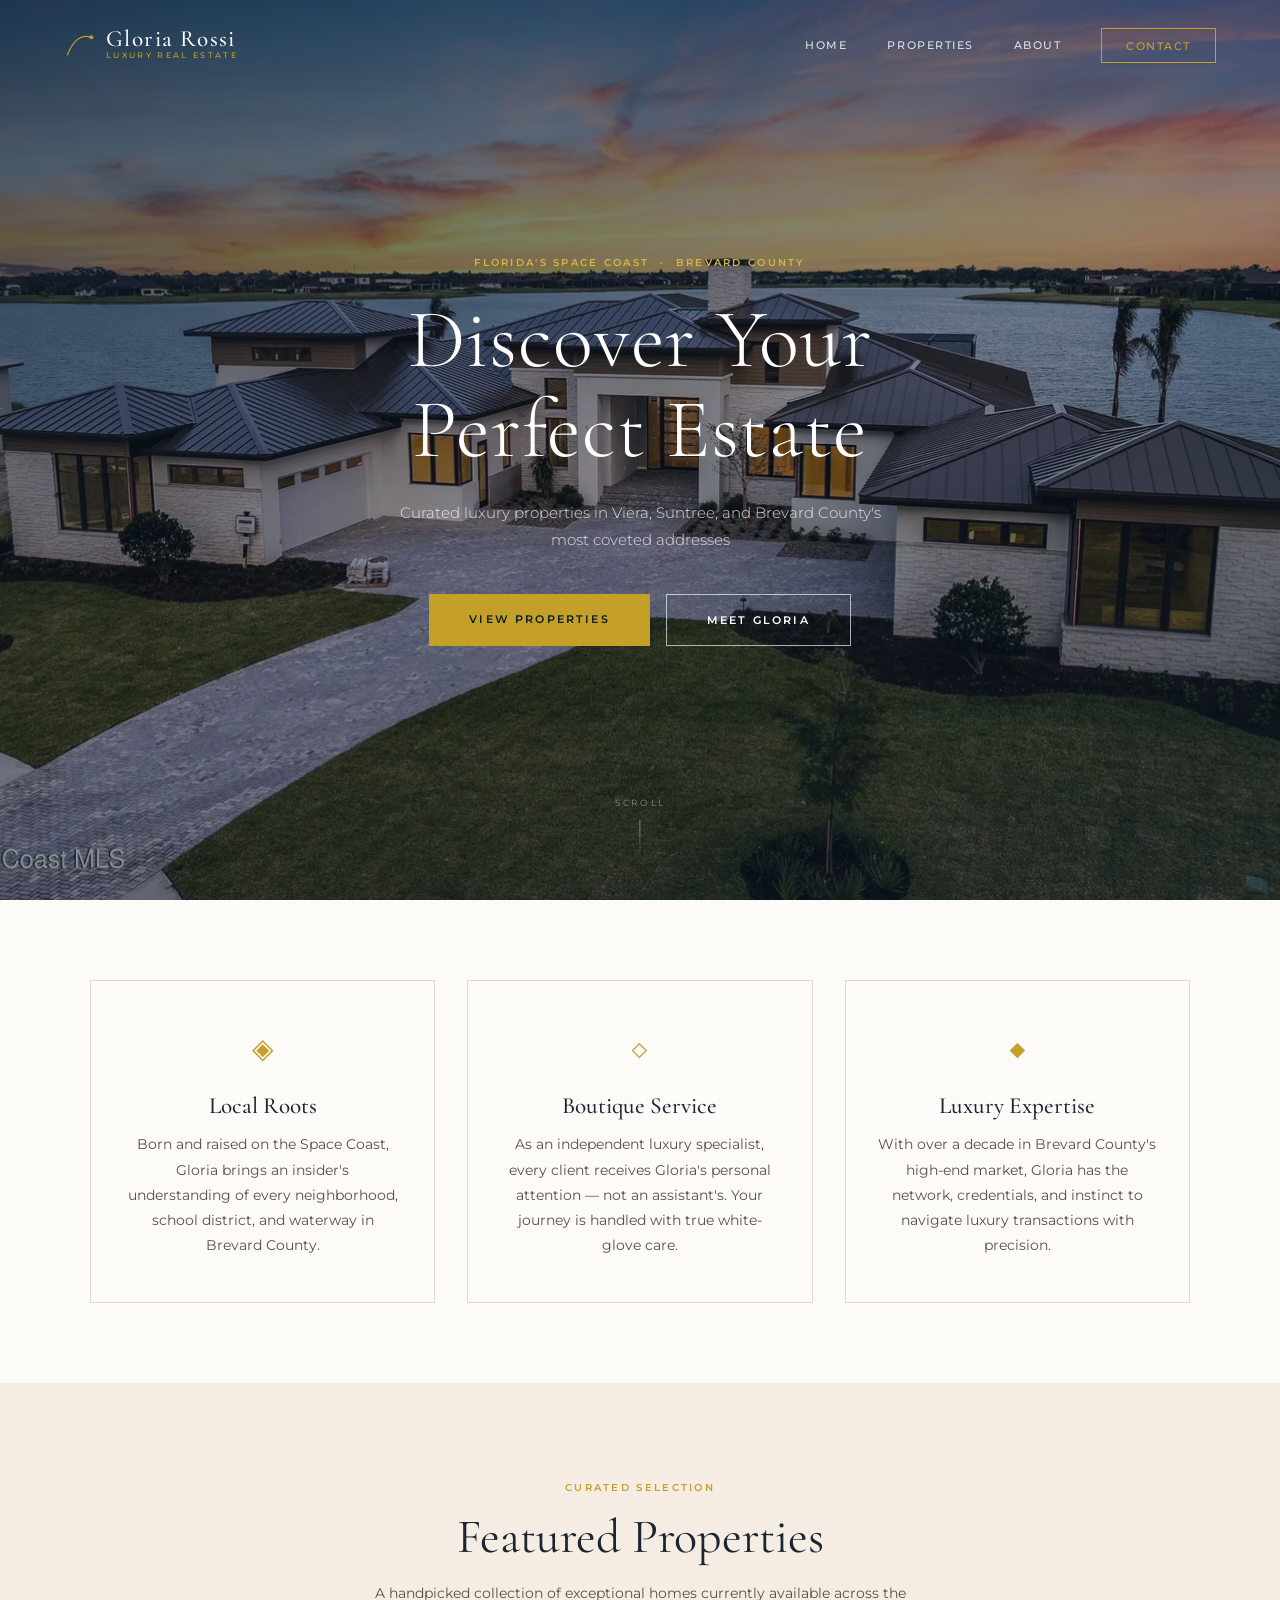
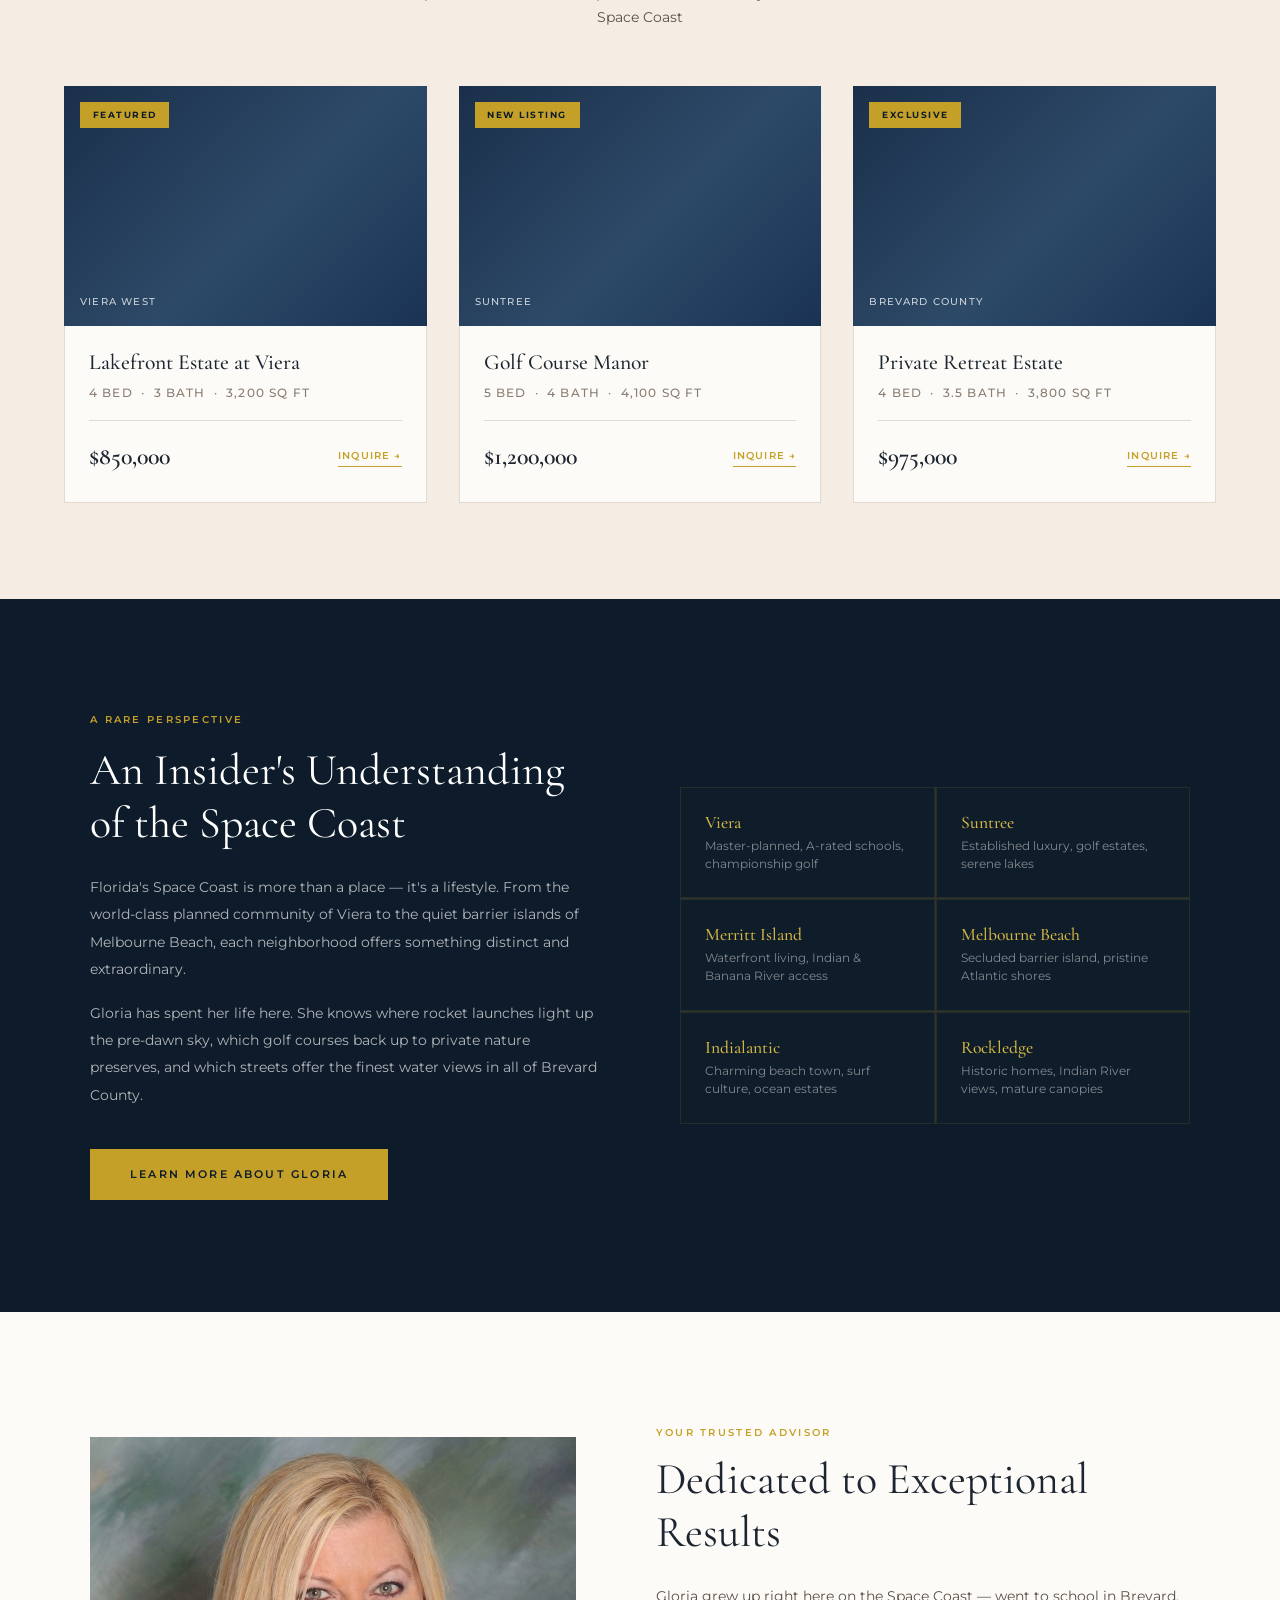
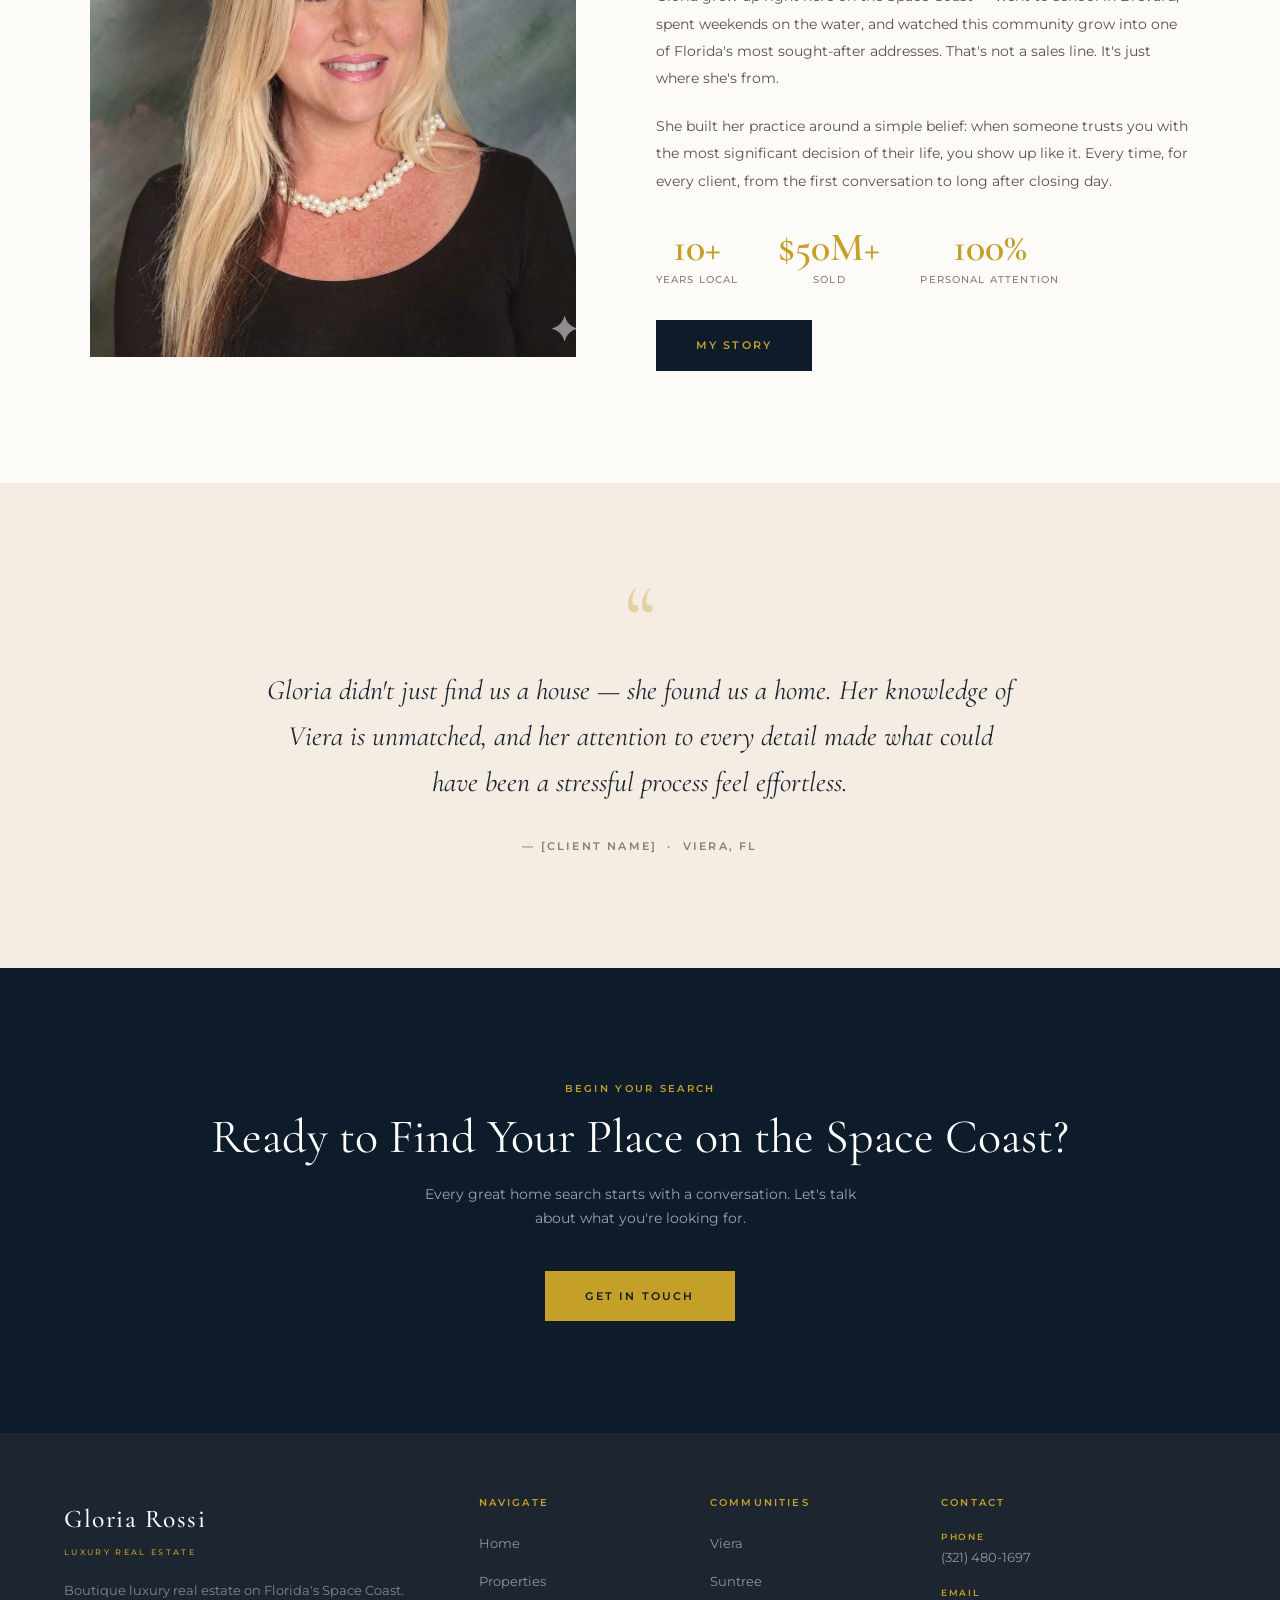
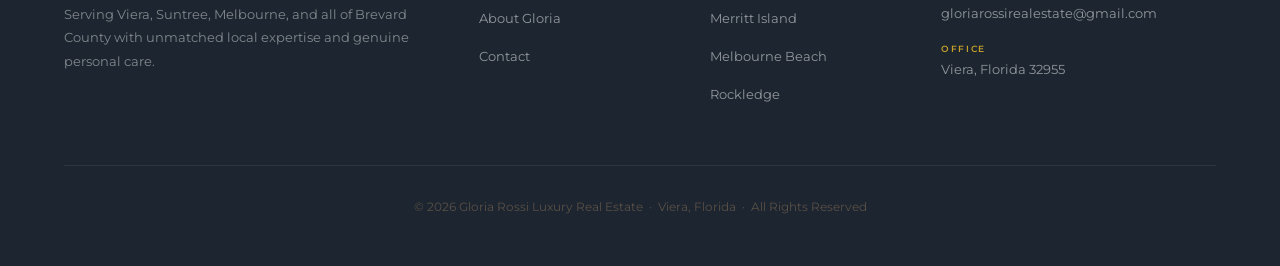
==== commit d1a2c6f6: "Add brand suite, philosophy copy, and real contact info Brand suite: - favicon.svg: orbital arc mark" ====
--- a/index.html
+++ b/index.html
@@ -4,6 +4,7 @@
     <meta charset="UTF-8">
     <meta name="viewport" content="width=device-width, initial-scale=1.0">
     <title>Gloria Rossi | Luxury Real Estate · Florida's Space Coast</title>
+    <link rel="icon" href="favicon.svg" type="image/svg+xml">
     <link rel="preconnect" href="https://fonts.googleapis.com">
     <link rel="preconnect" href="https://fonts.gstatic.com" crossorigin>
     <link href="https://fonts.googleapis.com/css2?family=Cormorant+Garamond:ital,wght@0,300;0,400;0,500;0,600;1,300;1,400;1,500&family=Montserrat:wght@300;400;500;600;700&display=swap" rel="stylesheet">
@@ -14,8 +15,11 @@
     <!-- Navigation -->
     <nav id="navbar">
         <div class="logo">
-            <span class="logo-name">Gloria Rossi</span>
-            <span class="logo-tagline">Luxury Real Estate</span>
+            <img src="pictures/logo-mark.svg" alt="" class="logo-mark" aria-hidden="true">
+            <div class="logo-text">
+                <span class="logo-name">Gloria Rossi</span>
+                <span class="logo-tagline">Luxury Real Estate</span>
+            </div>
         </div>
         <ul class="nav-links">
             <li><a href="index.html">Home</a></li>
@@ -162,8 +166,8 @@
             <div class="about-preview-text">
                 <span class="eyebrow">Your Trusted Advisor</span>
                 <h2>Dedicated to Exceptional Results</h2>
-                <p>Gloria Rossi has been a cornerstone of Brevard County's luxury real estate market for over a decade. What sets her apart isn't just her sales record — it's her commitment to treating every client like family and every transaction like her own.</p>
-                <p>Whether you're buying your first luxury estate or quietly selling a generational property, Gloria's boutique approach ensures discretion, expertise, and a seamless experience from first showing to closing day.</p>
+                <p>Gloria grew up right here on the Space Coast &mdash; went to school in Brevard, spent weekends on the water, and watched this community grow into one of Florida's most sought-after addresses. That's not a sales line. It's just where she's from.</p>
+                <p>She built her practice around a simple belief: when someone trusts you with the most significant decision of their life, you show up like it. Every time, for every client, from the first conversation to long after closing day.</p>
                 <div class="about-stats">
                     <div class="about-stat">
                         <span class="about-stat-number">10+</span>
@@ -206,7 +210,7 @@
             <div class="footer-brand">
                 <span class="logo-name">Gloria Rossi</span>
                 <span class="logo-tagline">Luxury Real Estate</span>
-                <p>Boutique luxury real estate on Florida's Space Coast. Serving Viera, Suntree, Melbourne, and all of Brevard County with unparalleled local expertise and personal care.</p>
+                <p>Boutique luxury real estate on Florida's Space Coast. Serving Viera, Suntree, Melbourne, and all of Brevard County with unmatched local expertise and genuine personal care.</p>
             </div>
             <div class="footer-col">
                 <h4>Navigate</h4>
@@ -231,11 +235,11 @@
                 <h4>Contact</h4>
                 <div class="footer-contact-item">
                     <span class="contact-label">Phone</span>
-                    <p>(321) 555-0100</p>
+                    <p>(321) 480-1697</p>
                 </div>
                 <div class="footer-contact-item">
                     <span class="contact-label">Email</span>
-                    <p>gloria@gloriarossirealty.com</p>
+                    <p>gloriarossirealestate@gmail.com</p>
                 </div>
                 <div class="footer-contact-item">
                     <span class="contact-label">Office</span>
--- a/css/styles.css
+++ b/css/styles.css
@@ -92,8 +92,22 @@
 
 .logo {
   display: flex;
+  flex-direction: row;
+  align-items: center;
+  gap: 0.75rem;
+  line-height: 1;
+}
+
+.logo-mark {
+  width: 30px;
+  height: 30px;
+  flex-shrink: 0;
+  opacity: 0.95;
+}
+
+.logo-text {
+  display: flex;
   flex-direction: column;
-  line-height: 1;
 }
 
 .logo-name {
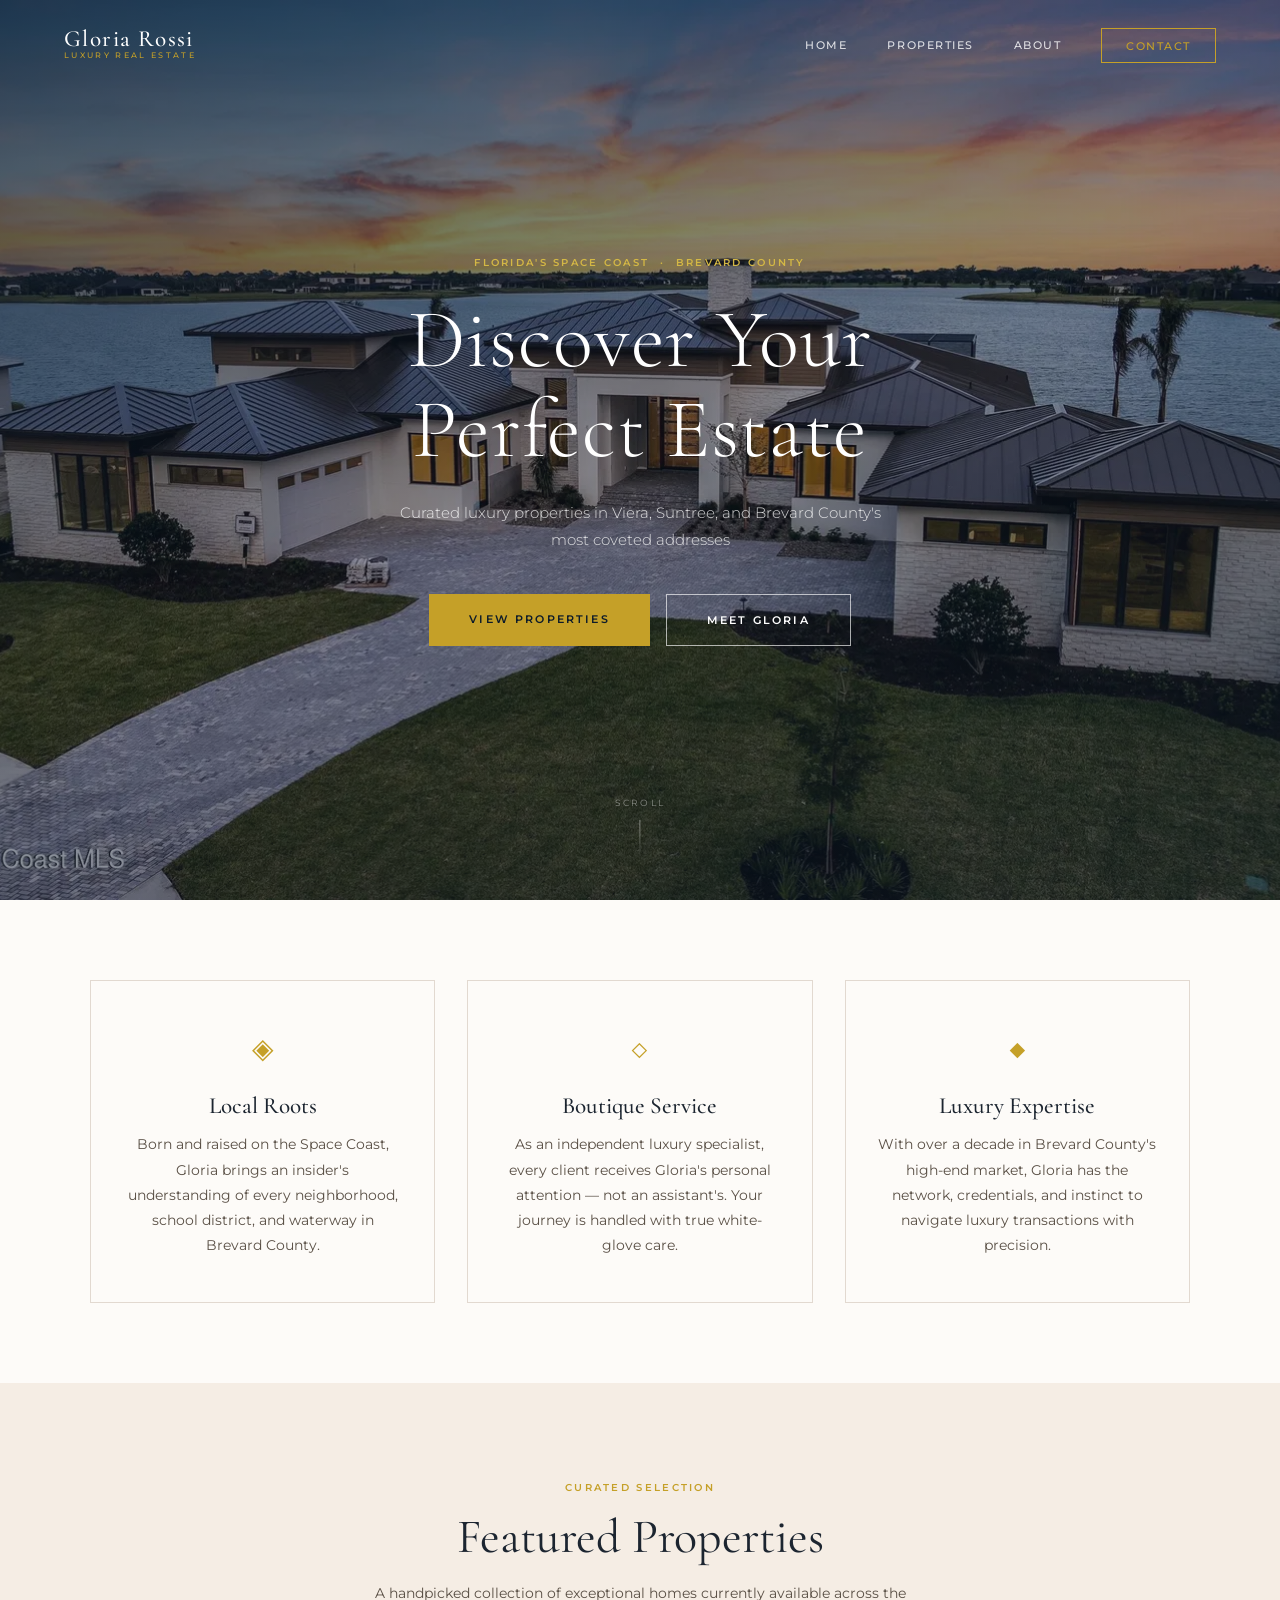
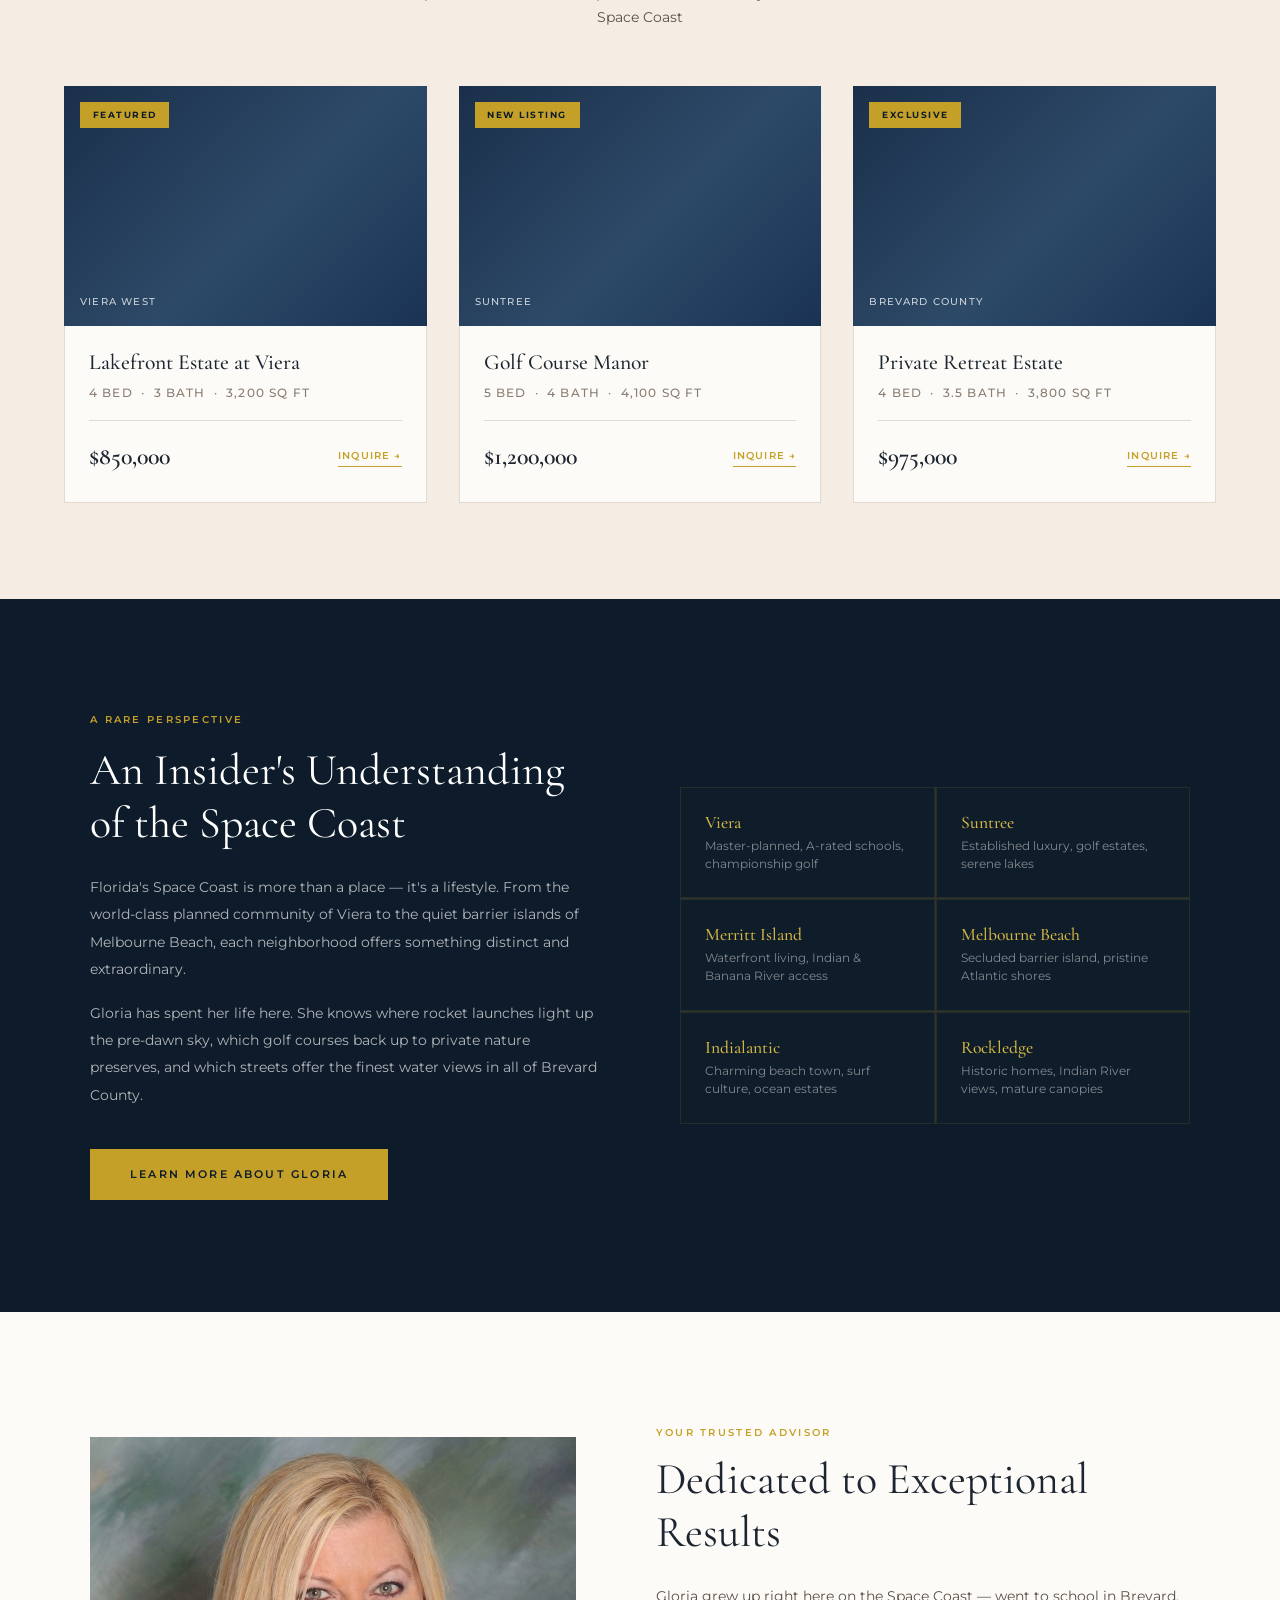
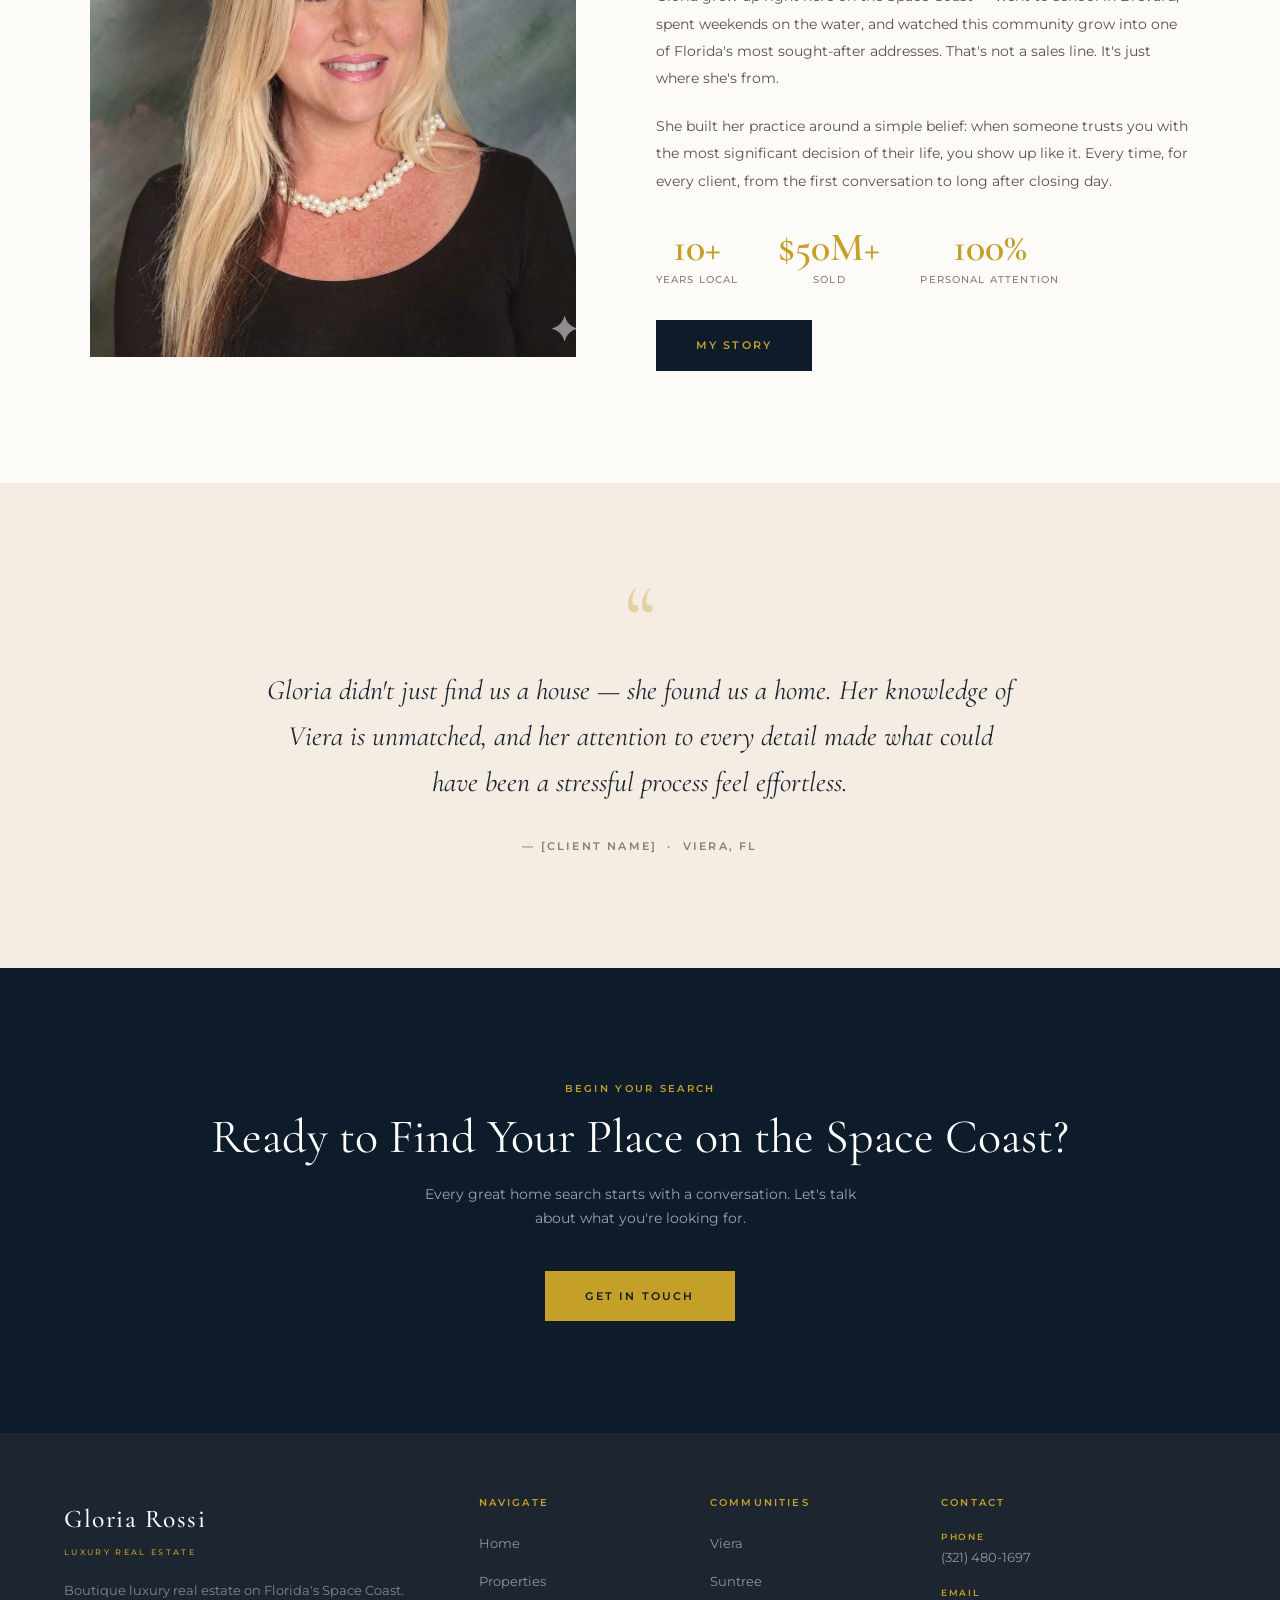
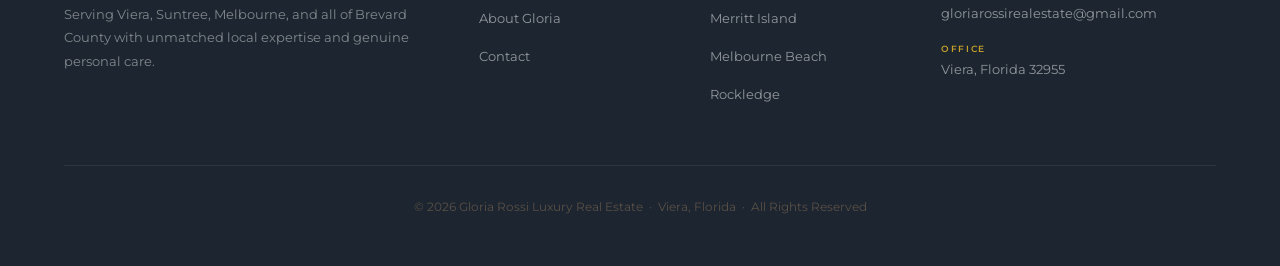
==== commit de4d20e4: "Revert logo mark from nav, keep all other brand/content changes Removes the SVG orbital arc mark fro" ====
--- a/index.html
+++ b/index.html
@@ -15,11 +15,8 @@
     <!-- Navigation -->
     <nav id="navbar">
         <div class="logo">
-            <img src="pictures/logo-mark.svg" alt="" class="logo-mark" aria-hidden="true">
-            <div class="logo-text">
-                <span class="logo-name">Gloria Rossi</span>
-                <span class="logo-tagline">Luxury Real Estate</span>
-            </div>
+            <span class="logo-name">Gloria Rossi</span>
+            <span class="logo-tagline">Luxury Real Estate</span>
         </div>
         <ul class="nav-links">
             <li><a href="index.html">Home</a></li>
--- a/css/styles.css
+++ b/css/styles.css
@@ -92,22 +92,8 @@
 
 .logo {
   display: flex;
-  flex-direction: row;
-  align-items: center;
-  gap: 0.75rem;
+  flex-direction: column;
   line-height: 1;
-}
-
-.logo-mark {
-  width: 30px;
-  height: 30px;
-  flex-shrink: 0;
-  opacity: 0.95;
-}
-
-.logo-text {
-  display: flex;
-  flex-direction: column;
 }
 
 .logo-name {
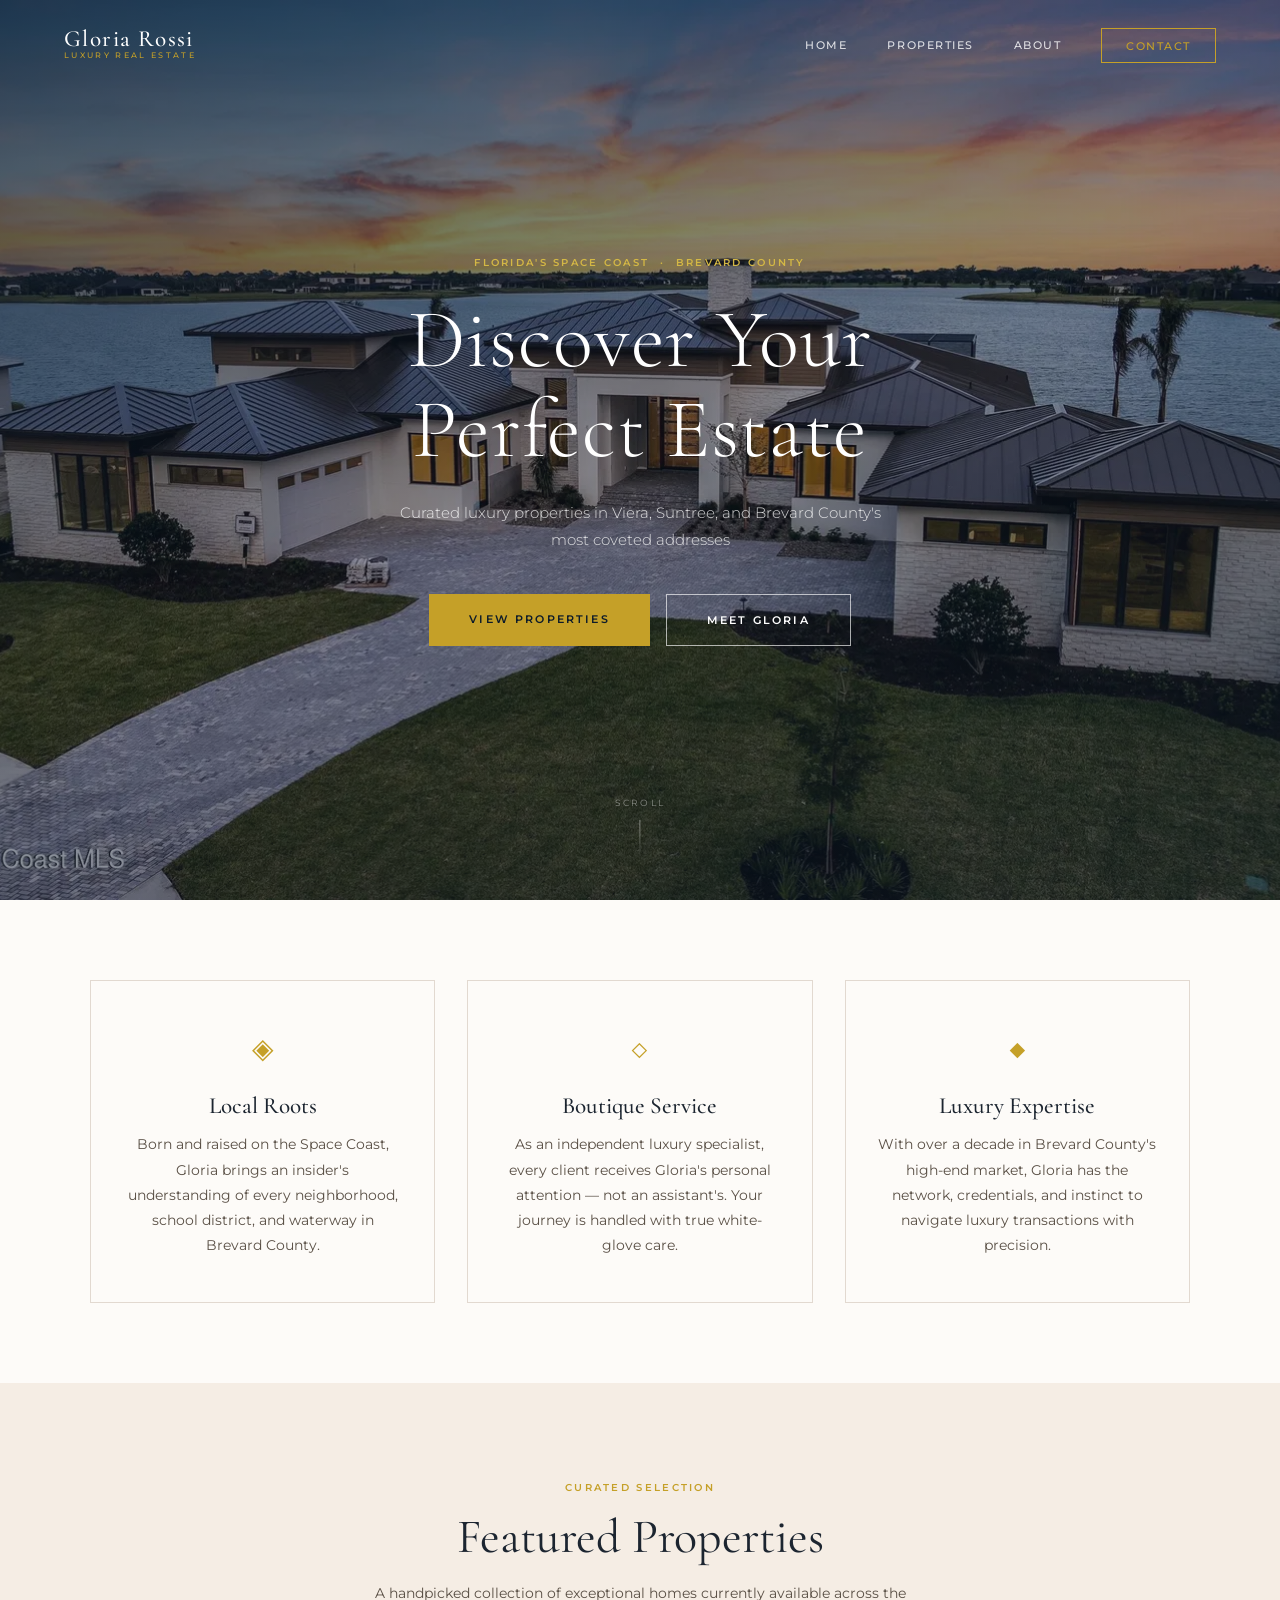
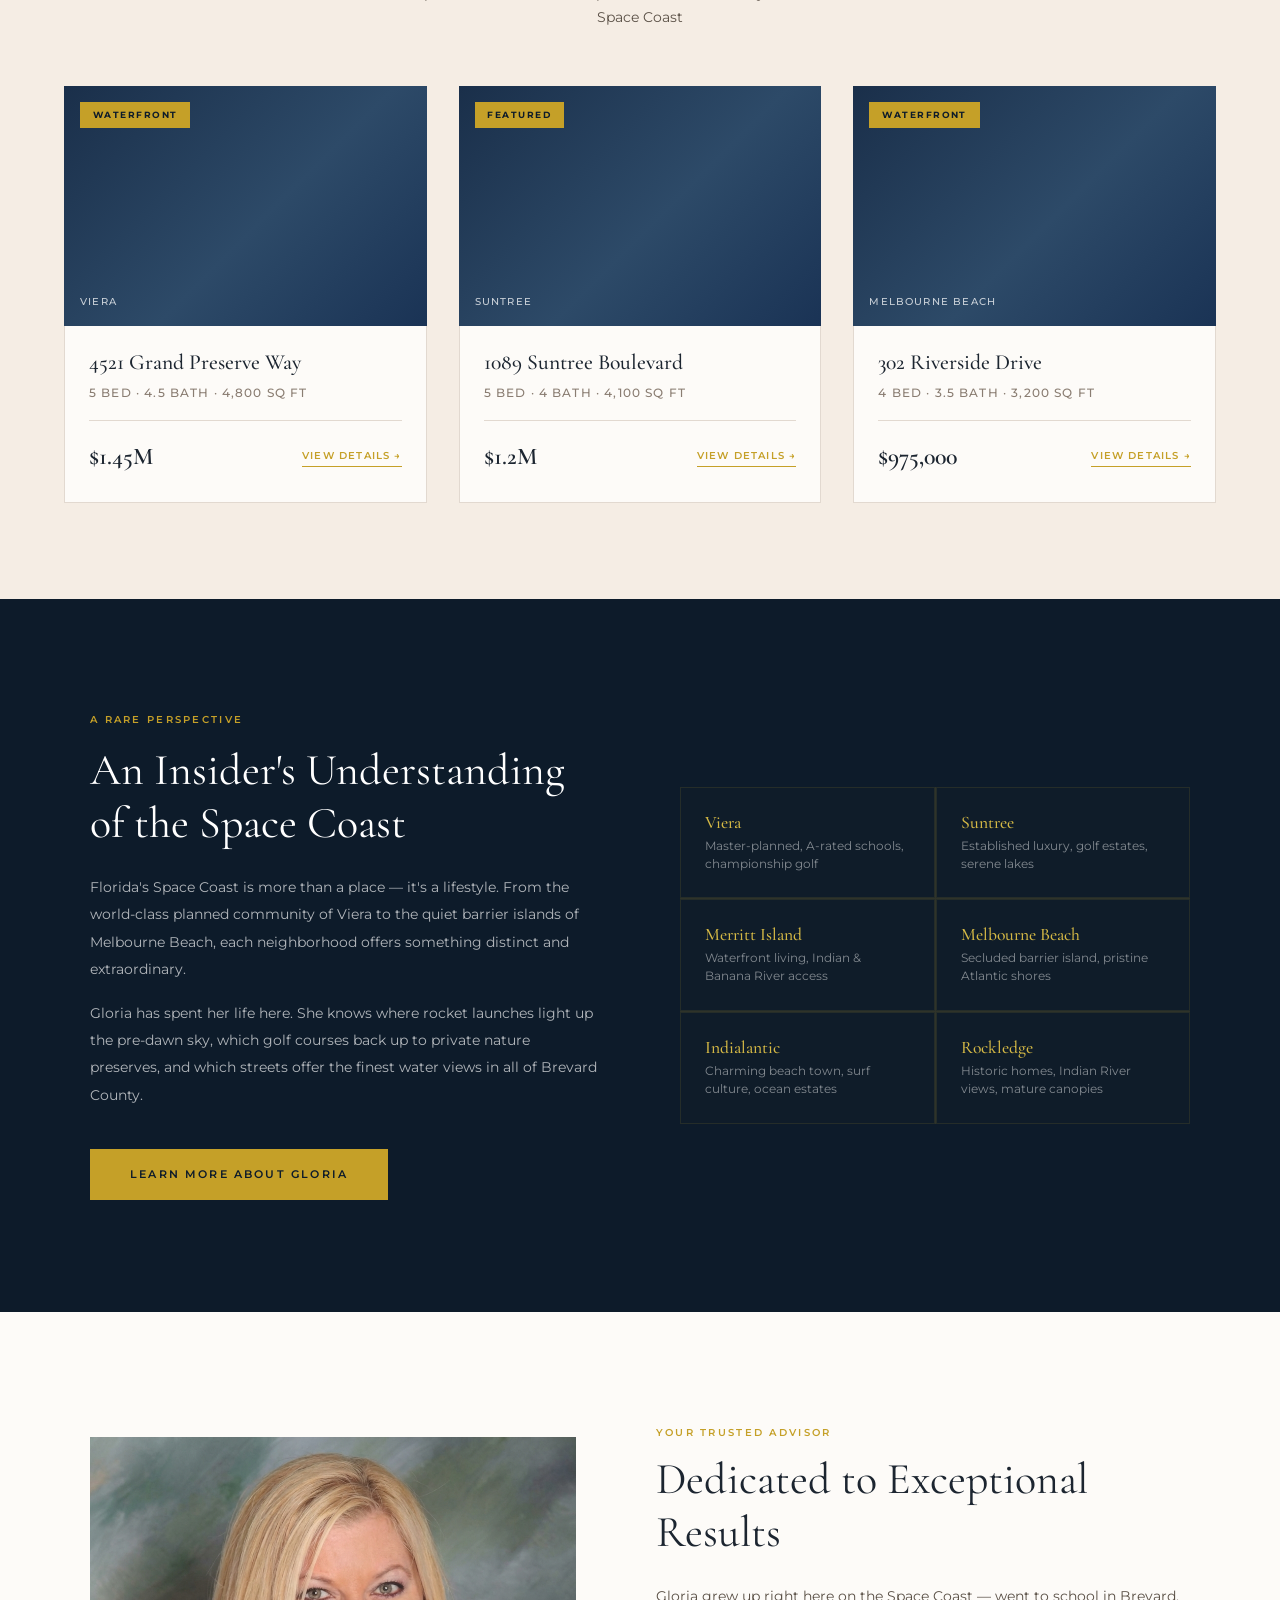
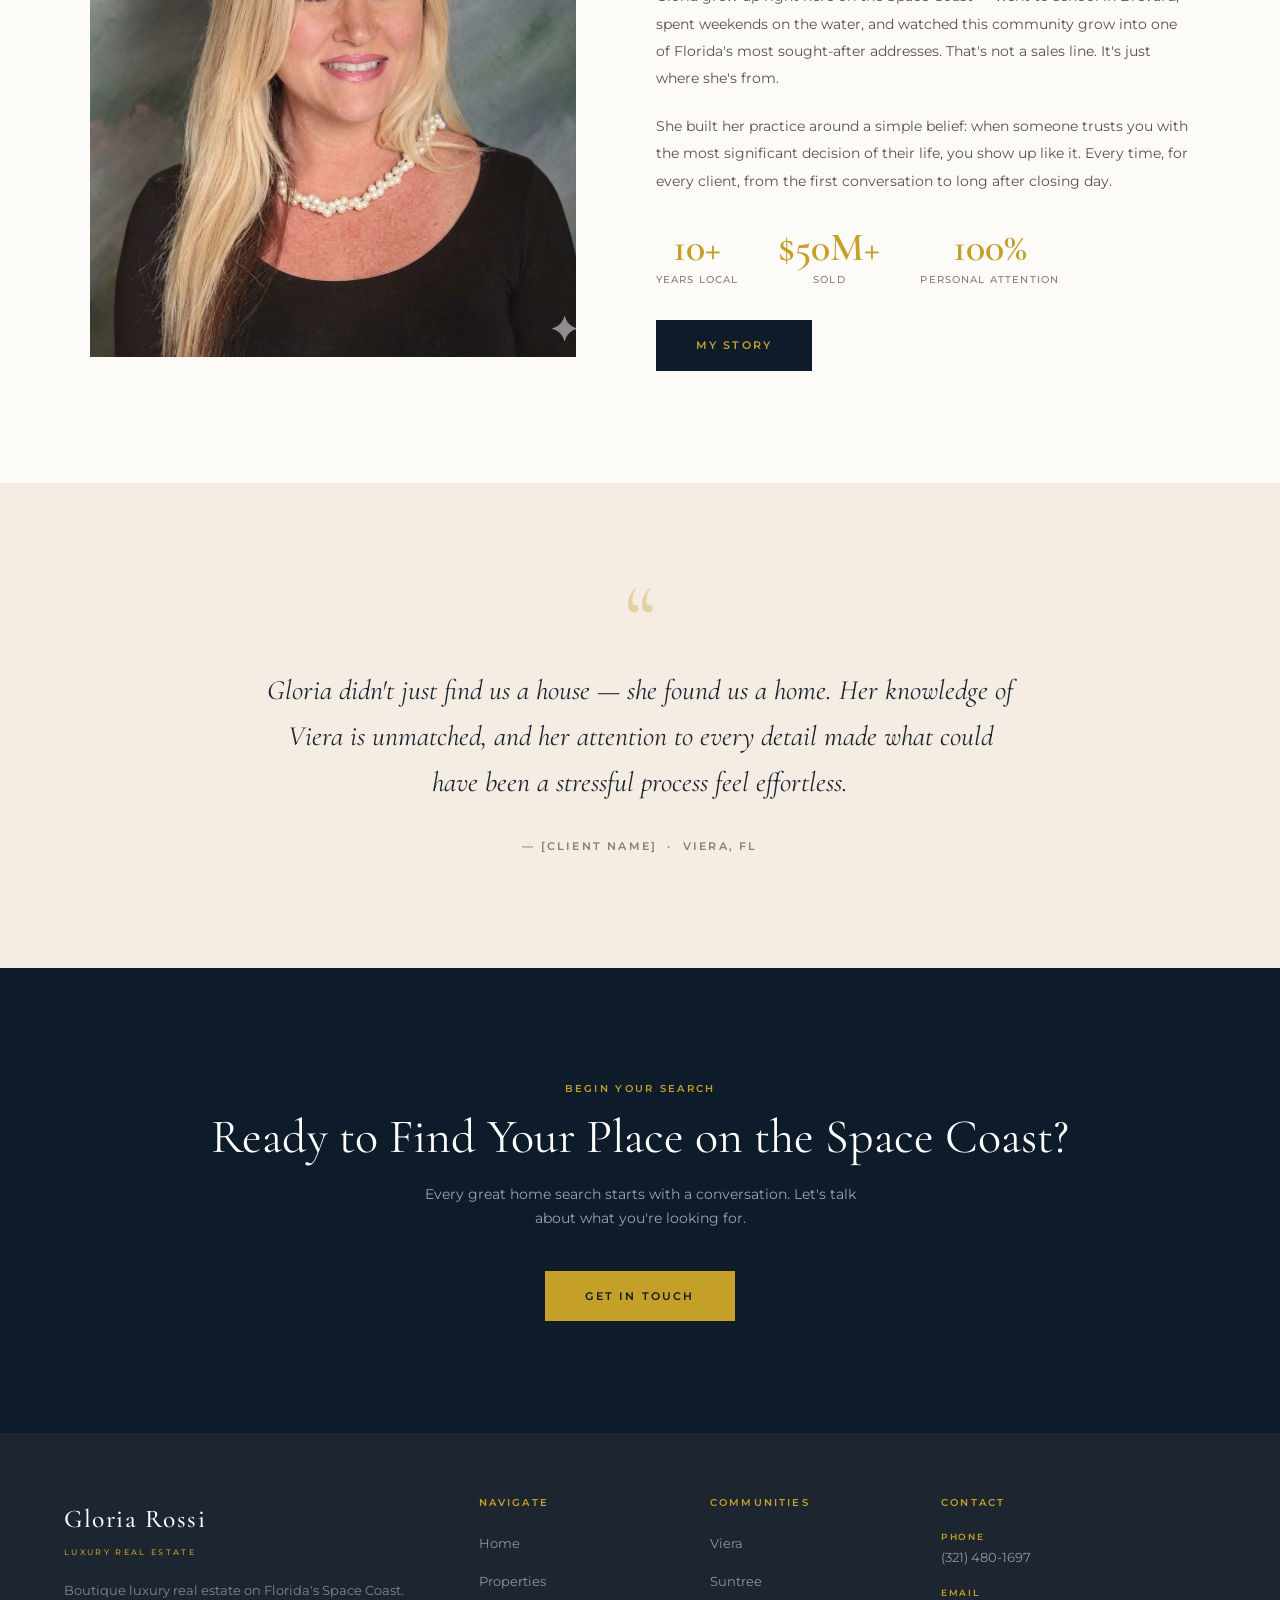
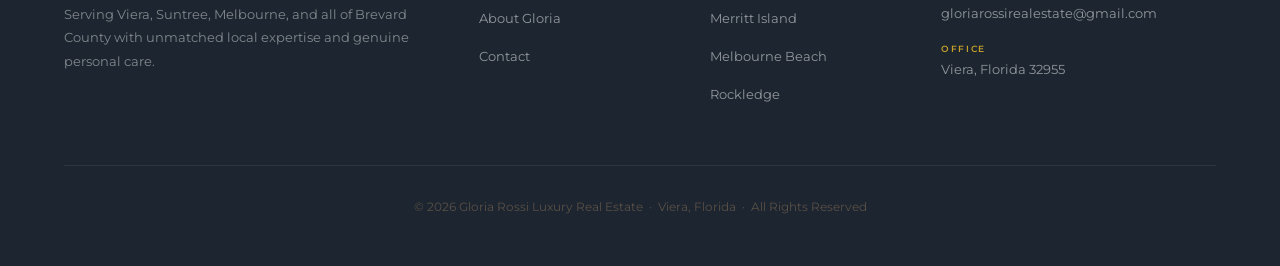
==== commit 1fa15aca: "Add Spark MLS integration with properties pages and GitHub Action - Add fetch script (scripts/fetch-" ====
--- a/index.html
+++ b/index.html
@@ -68,50 +68,10 @@
             <h2>Featured Properties</h2>
             <p>A handpicked collection of exceptional homes currently available across the Space Coast</p>
         </div>
-        <div class="property-grid">
-            <div class="property-card">
-                <div class="property-image">
-                    <span class="property-badge">Featured</span>
-                    <span class="property-location">Viera West</span>
-                </div>
-                <div class="property-body">
-                    <h3>Lakefront Estate at Viera</h3>
-                    <p class="property-details">4 Bed &nbsp;&middot;&nbsp; 3 Bath &nbsp;&middot;&nbsp; 3,200 sq ft</p>
-                    <div class="property-price">
-                        $850,000
-                        <a href="contact.html">Inquire &rarr;</a>
-                    </div>
-                </div>
-            </div>
-            <div class="property-card">
-                <div class="property-image">
-                    <span class="property-badge">New Listing</span>
-                    <span class="property-location">Suntree</span>
-                </div>
-                <div class="property-body">
-                    <h3>Golf Course Manor</h3>
-                    <p class="property-details">5 Bed &nbsp;&middot;&nbsp; 4 Bath &nbsp;&middot;&nbsp; 4,100 sq ft</p>
-                    <div class="property-price">
-                        $1,200,000
-                        <a href="contact.html">Inquire &rarr;</a>
-                    </div>
-                </div>
-            </div>
-            <div class="property-card">
-                <div class="property-image">
-                    <span class="property-badge">Exclusive</span>
-                    <span class="property-location">Brevard County</span>
-                </div>
-                <div class="property-body">
-                    <h3>Private Retreat Estate</h3>
-                    <p class="property-details">4 Bed &nbsp;&middot;&nbsp; 3.5 Bath &nbsp;&middot;&nbsp; 3,800 sq ft</p>
-                    <div class="property-price">
-                        $975,000
-                        <a href="contact.html">Inquire &rarr;</a>
-                    </div>
-                </div>
-            </div>
-        </div>
+        <div class="property-grid" id="featured-grid">
+            <!-- Populated dynamically from data/featured.json -->
+        </div>
+        <div id="featured-loading" class="featured-loading">Loading featured properties...</div>
     </section>
 
     <!-- Space Coast Knowledge Section -->
@@ -250,15 +210,69 @@
     </footer>
 
     <script>
-        const navbar = document.getElementById('navbar');
+        var navbar = document.getElementById('navbar');
         window.addEventListener('scroll', function () {
-            if (window.scrollY > 60) {
-                navbar.classList.add('scrolled');
-            } else {
-                navbar.classList.remove('scrolled');
-            }
+            if (window.scrollY > 60) { navbar.classList.add('scrolled'); }
+            else { navbar.classList.remove('scrolled'); }
         });
         if (window.scrollY > 60) { navbar.classList.add('scrolled'); }
+
+        // Load featured properties
+        function formatPrice(price) {
+            if (price >= 1000000) {
+                var m = price / 1000000;
+                return '$' + (m % 1 === 0 ? m.toFixed(0) : m.toFixed(2).replace(/0$/, '')) + 'M';
+            }
+            return '$' + price.toLocaleString();
+        }
+
+        function formatBaths(baths, halfBaths) {
+            if (halfBaths > 0) return baths + '.5';
+            return String(baths);
+        }
+
+        fetch('data/featured.json')
+            .then(function(res) { return res.json(); })
+            .then(function(data) {
+                var grid = document.getElementById('featured-grid');
+                var loading = document.getElementById('featured-loading');
+                loading.style.display = 'none';
+
+                var listings = (data.listings || []).slice(0, 3);
+                listings.forEach(function(listing) {
+                    var hasPhoto = listing.photos && listing.photos.length > 0 && listing.photos[0].url;
+                    var imageStyle = hasPhoto
+                        ? ' style="background: linear-gradient(135deg, rgba(13,27,42,0.18) 0%, rgba(13,27,42,0.35) 100%), url(\'' + listing.photos[0].url + '\') center / cover no-repeat;"'
+                        : '';
+                    var badge = 'Featured';
+                    if (listing.details.waterfront) badge = 'Waterfront';
+
+                    var card = document.createElement('a');
+                    card.href = 'property.html?id=' + encodeURIComponent(listing.id);
+                    card.className = 'property-card property-card-link';
+                    card.innerHTML =
+                        '<div class="property-image"' + imageStyle + '>' +
+                            '<span class="property-badge">' + badge + '</span>' +
+                            '<span class="property-location">' + listing.address.city + '</span>' +
+                        '</div>' +
+                        '<div class="property-body">' +
+                            '<h3>' + listing.address.full + '</h3>' +
+                            '<p class="property-details">' +
+                                listing.details.beds + ' Bed &middot; ' +
+                                formatBaths(listing.details.baths, listing.details.halfBaths) + ' Bath &middot; ' +
+                                listing.details.sqft.toLocaleString() + ' sq ft' +
+                            '</p>' +
+                            '<div class="property-price">' +
+                                formatPrice(listing.price) +
+                                '<span class="property-view-link">View Details &rarr;</span>' +
+                            '</div>' +
+                        '</div>';
+                    grid.appendChild(card);
+                });
+            })
+            .catch(function() {
+                document.getElementById('featured-loading').textContent = '';
+            });
     </script>
 
 </body>
--- a/css/styles.css
+++ b/css/styles.css
@@ -1132,3 +1132,565 @@
     align-items: center;
   }
 }
+
+/* ============================================================
+   PROPERTIES PAGE — Filters, Listings Grid, Sort
+   ============================================================ */
+
+/* Property card as link */
+.property-card-link {
+  display: block;
+  color: inherit;
+  text-decoration: none;
+}
+
+.property-view-link {
+  font-family: 'Montserrat', sans-serif;
+  font-size: 0.62rem;
+  font-weight: 600;
+  letter-spacing: 0.12em;
+  text-transform: uppercase;
+  color: var(--gold);
+  border-bottom: 1px solid var(--gold);
+  padding-bottom: 2px;
+  transition: color 0.2s;
+}
+
+/* Featured loading */
+.featured-loading {
+  text-align: center;
+  padding: 2rem;
+  font-size: 0.85rem;
+  color: var(--text-light);
+}
+
+/* === LISTING FILTERS === */
+.listing-filters {
+  padding: 2rem 5%;
+  background-color: var(--warm-white);
+  border-bottom: 1px solid var(--border);
+}
+
+.filters-inner {
+  max-width: 1200px;
+  margin: 0 auto;
+  display: flex;
+  gap: 1rem;
+  align-items: flex-end;
+  flex-wrap: wrap;
+}
+
+.filter-group {
+  display: flex;
+  flex-direction: column;
+  gap: 0.35rem;
+  flex: 1;
+  min-width: 140px;
+}
+
+.filter-group label {
+  font-size: 0.58rem;
+  font-weight: 600;
+  letter-spacing: 0.16em;
+  text-transform: uppercase;
+  color: var(--charcoal);
+}
+
+.filter-group select {
+  padding: 0.7rem 0.85rem;
+  font-size: 0.82rem;
+  font-family: 'Montserrat', sans-serif;
+  border: 1px solid var(--border);
+  background-color: #fff;
+  color: var(--text-dark);
+  border-radius: 0;
+  -webkit-appearance: none;
+  appearance: none;
+  cursor: pointer;
+  transition: border-color 0.3s ease;
+}
+
+.filter-group select:focus {
+  outline: none;
+  border-color: var(--gold);
+}
+
+.filter-btn {
+  padding: 0.7rem 1.5rem;
+  align-self: flex-end;
+}
+
+/* === RESULTS INFO === */
+.listing-results-info {
+  padding: 1.25rem 5%;
+  background-color: var(--warm-white);
+}
+
+.results-info-inner {
+  max-width: 1200px;
+  margin: 0 auto;
+  display: flex;
+  justify-content: space-between;
+  align-items: center;
+}
+
+.results-info-inner p {
+  font-size: 0.78rem;
+  font-weight: 500;
+  color: var(--text-light);
+  margin: 0;
+}
+
+.sort-control {
+  display: flex;
+  align-items: center;
+  gap: 0.5rem;
+}
+
+.sort-control label {
+  font-size: 0.58rem;
+  font-weight: 600;
+  letter-spacing: 0.12em;
+  text-transform: uppercase;
+  color: var(--text-light);
+}
+
+.sort-control select {
+  padding: 0.45rem 0.7rem;
+  font-size: 0.78rem;
+  font-family: 'Montserrat', sans-serif;
+  border: 1px solid var(--border);
+  background-color: #fff;
+  color: var(--text-dark);
+  border-radius: 0;
+  -webkit-appearance: none;
+  appearance: none;
+  cursor: pointer;
+}
+
+/* === LISTINGS SECTION === */
+.listings-section {
+  padding: 2rem 5% 5rem;
+  background-color: var(--warm-white);
+}
+
+.listings-grid {
+  max-width: 1200px;
+  margin: 0 auto;
+}
+
+.listings-loading,
+.listings-empty {
+  text-align: center;
+  padding: 4rem 2rem;
+  max-width: 500px;
+  margin: 0 auto;
+}
+
+.listings-loading p {
+  font-size: 0.88rem;
+  color: var(--text-light);
+}
+
+.listings-empty h3 {
+  font-size: 1.5rem;
+  margin-bottom: 0.75rem;
+}
+
+.listings-empty p {
+  font-size: 0.85rem;
+}
+
+.listings-empty a {
+  color: var(--gold);
+  border-bottom: 1px solid var(--gold);
+}
+
+/* ============================================================
+   PROPERTY DETAIL PAGE
+   ============================================================ */
+
+/* Loading / Not Found */
+.property-loading {
+  padding: 12rem 2rem 6rem;
+  text-align: center;
+}
+
+.property-loading p {
+  font-size: 0.88rem;
+  color: var(--text-light);
+}
+
+.property-not-found {
+  padding: 12rem 2rem 6rem;
+  text-align: center;
+}
+
+.not-found-inner {
+  max-width: 500px;
+  margin: 0 auto;
+}
+
+.not-found-inner h2 {
+  font-size: 2rem;
+  margin-bottom: 1rem;
+}
+
+.not-found-inner p {
+  margin-bottom: 2rem;
+}
+
+/* === PROPERTY HERO === */
+.property-hero {
+  position: relative;
+  min-height: 50vh;
+  background:
+    linear-gradient(to bottom, rgba(13,27,42,0.6) 0%, rgba(13,27,42,0.82) 100%),
+    linear-gradient(135deg, #1a2f4a 0%, #2d4a68 55%, #1a3355 100%);
+  background-size: cover;
+  background-position: center;
+  display: flex;
+  align-items: flex-end;
+}
+
+.property-hero-overlay {
+  width: 100%;
+  padding: 8rem 5% 3rem;
+}
+
+.property-hero-content {
+  max-width: 1100px;
+  margin: 0 auto;
+}
+
+.back-link {
+  display: inline-block;
+  font-size: 0.68rem;
+  font-weight: 500;
+  letter-spacing: 0.12em;
+  text-transform: uppercase;
+  color: var(--gold);
+  margin-bottom: 1.5rem;
+  transition: opacity 0.2s;
+}
+
+.back-link:hover {
+  opacity: 0.7;
+}
+
+.property-hero h1 {
+  font-size: clamp(2rem, 4.5vw, 3.5rem);
+  font-weight: 300;
+  color: #fff;
+  margin-bottom: 0.5rem;
+  line-height: 1.15;
+}
+
+.property-hero p {
+  font-size: 0.95rem;
+  color: rgba(255, 255, 255, 0.65);
+  font-weight: 300;
+  margin: 0;
+}
+
+/* === STATS BAR === */
+.property-stats-bar {
+  background-color: var(--midnight);
+  padding: 0;
+  border-bottom: 2px solid var(--gold);
+}
+
+.stats-bar-inner {
+  max-width: 1100px;
+  margin: 0 auto;
+  display: flex;
+}
+
+.stat-item {
+  flex: 1;
+  text-align: center;
+  padding: 1.75rem 1rem;
+  border-right: 1px solid rgba(255,255,255,0.08);
+}
+
+.stat-item:last-child {
+  border-right: none;
+}
+
+.stat-value {
+  font-family: 'Cormorant Garamond', serif;
+  font-size: 1.75rem;
+  font-weight: 600;
+  color: #fff;
+  display: block;
+  line-height: 1.1;
+}
+
+.stat-price .stat-value {
+  color: var(--gold);
+  font-size: 2rem;
+}
+
+.stat-label {
+  font-size: 0.55rem;
+  font-weight: 600;
+  letter-spacing: 0.18em;
+  text-transform: uppercase;
+  color: rgba(255,255,255,0.45);
+  display: block;
+  margin-top: 0.4rem;
+}
+
+/* === PHOTO GALLERY === */
+.property-gallery {
+  padding: 3rem 5%;
+  background-color: var(--warm-white);
+}
+
+.gallery-inner {
+  max-width: 1000px;
+  margin: 0 auto;
+}
+
+.gallery-main {
+  position: relative;
+  width: 100%;
+  height: 500px;
+  background: linear-gradient(135deg, #1a2f4a 0%, #2d4a68 55%, #1a3355 100%);
+  overflow: hidden;
+  margin-bottom: 0.75rem;
+}
+
+.gallery-main img {
+  width: 100%;
+  height: 100%;
+  object-fit: cover;
+}
+
+.gallery-nav {
+  position: absolute;
+  top: 50%;
+  transform: translateY(-50%);
+  background: rgba(13,27,42,0.65);
+  color: #fff;
+  border: none;
+  width: 44px;
+  height: 44px;
+  font-size: 1.5rem;
+  cursor: pointer;
+  display: flex;
+  align-items: center;
+  justify-content: center;
+  transition: background 0.2s;
+}
+
+.gallery-nav:hover {
+  background: rgba(13,27,42,0.9);
+}
+
+.gallery-prev { left: 0.75rem; }
+.gallery-next { right: 0.75rem; }
+
+.gallery-counter {
+  position: absolute;
+  bottom: 0.75rem;
+  right: 0.75rem;
+  background: rgba(13,27,42,0.7);
+  color: rgba(255,255,255,0.8);
+  padding: 0.3rem 0.75rem;
+  font-size: 0.68rem;
+  font-weight: 500;
+  letter-spacing: 0.08em;
+}
+
+.gallery-thumbs {
+  display: flex;
+  gap: 0.5rem;
+  overflow-x: auto;
+  padding-bottom: 0.5rem;
+}
+
+.gallery-thumb {
+  width: 80px;
+  height: 60px;
+  border: 2px solid transparent;
+  background-size: cover;
+  background-position: center;
+  background-color: var(--navy);
+  cursor: pointer;
+  flex-shrink: 0;
+  transition: border-color 0.2s;
+}
+
+.gallery-thumb:hover,
+.gallery-thumb.active {
+  border-color: var(--gold);
+}
+
+/* === PROPERTY MAIN (Description + Details) === */
+.property-main {
+  padding: 4rem 5%;
+  background-color: var(--warm-white);
+}
+
+.property-main-inner {
+  max-width: 1100px;
+  margin: 0 auto;
+  display: grid;
+  grid-template-columns: 1.5fr 1fr;
+  gap: 4rem;
+  align-items: start;
+}
+
+.property-description h2 {
+  font-size: clamp(1.75rem, 3vw, 2.25rem);
+  font-weight: 400;
+  margin-bottom: 1.5rem;
+}
+
+.property-description p {
+  font-size: 0.9rem;
+  line-height: 1.95;
+}
+
+.property-description h3 {
+  font-size: 1.25rem;
+  font-weight: 500;
+  margin-bottom: 1rem;
+}
+
+/* === DETAILS CARD === */
+.property-details-card {
+  background-color: var(--section-alt);
+  padding: 2.5rem;
+  border: 1px solid var(--border);
+}
+
+.property-details-card h3 {
+  font-size: 1.3rem;
+  font-weight: 500;
+  margin-bottom: 1.5rem;
+  padding-bottom: 1rem;
+  border-bottom: 2px solid var(--gold);
+}
+
+.details-list {
+  display: grid;
+  grid-template-columns: 1fr 1fr;
+  gap: 0;
+}
+
+.details-list dt {
+  font-size: 0.62rem;
+  font-weight: 600;
+  letter-spacing: 0.14em;
+  text-transform: uppercase;
+  color: var(--text-light);
+  padding: 0.75rem 0;
+  border-bottom: 1px solid var(--border);
+}
+
+.details-list dd {
+  font-size: 0.88rem;
+  font-weight: 500;
+  color: var(--charcoal);
+  padding: 0.75rem 0;
+  border-bottom: 1px solid var(--border);
+  text-align: right;
+  margin: 0;
+}
+
+.detail-cta {
+  margin-top: 2rem;
+  text-align: center;
+}
+
+.detail-cta p {
+  font-size: 0.82rem;
+  color: var(--text-light);
+  margin-bottom: 1rem;
+}
+
+/* === PROPERTY MAP === */
+.property-map {
+  padding: 4rem 5%;
+  background-color: var(--section-alt);
+}
+
+.map-inner {
+  max-width: 1100px;
+  margin: 0 auto;
+}
+
+.map-inner h2 {
+  font-size: clamp(1.75rem, 3vw, 2.25rem);
+  font-weight: 400;
+  margin-bottom: 2rem;
+}
+
+.map-container {
+  width: 100%;
+  height: 400px;
+  background: var(--navy);
+  overflow: hidden;
+}
+
+.map-container iframe {
+  width: 100%;
+  height: 100%;
+  border: 0;
+}
+
+/* ============================================================
+   RESPONSIVE — Properties & Detail Pages
+   ============================================================ */
+@media (max-width: 1024px) {
+  .property-main-inner {
+    grid-template-columns: 1fr;
+    gap: 3rem;
+  }
+}
+
+@media (max-width: 768px) {
+  .filters-inner {
+    flex-direction: column;
+  }
+
+  .filter-group {
+    min-width: 100%;
+  }
+
+  .results-info-inner {
+    flex-direction: column;
+    gap: 0.75rem;
+    align-items: flex-start;
+  }
+
+  .stats-bar-inner {
+    flex-wrap: wrap;
+  }
+
+  .stat-item {
+    flex: 1 1 33%;
+    padding: 1.25rem 0.5rem;
+  }
+
+  .gallery-main {
+    height: 280px;
+  }
+
+  .gallery-thumb {
+    width: 60px;
+    height: 45px;
+  }
+}
+
+@media (max-width: 480px) {
+  .stat-item {
+    flex: 1 1 50%;
+  }
+
+  .details-list {
+    grid-template-columns: 1fr 1fr;
+  }
+}
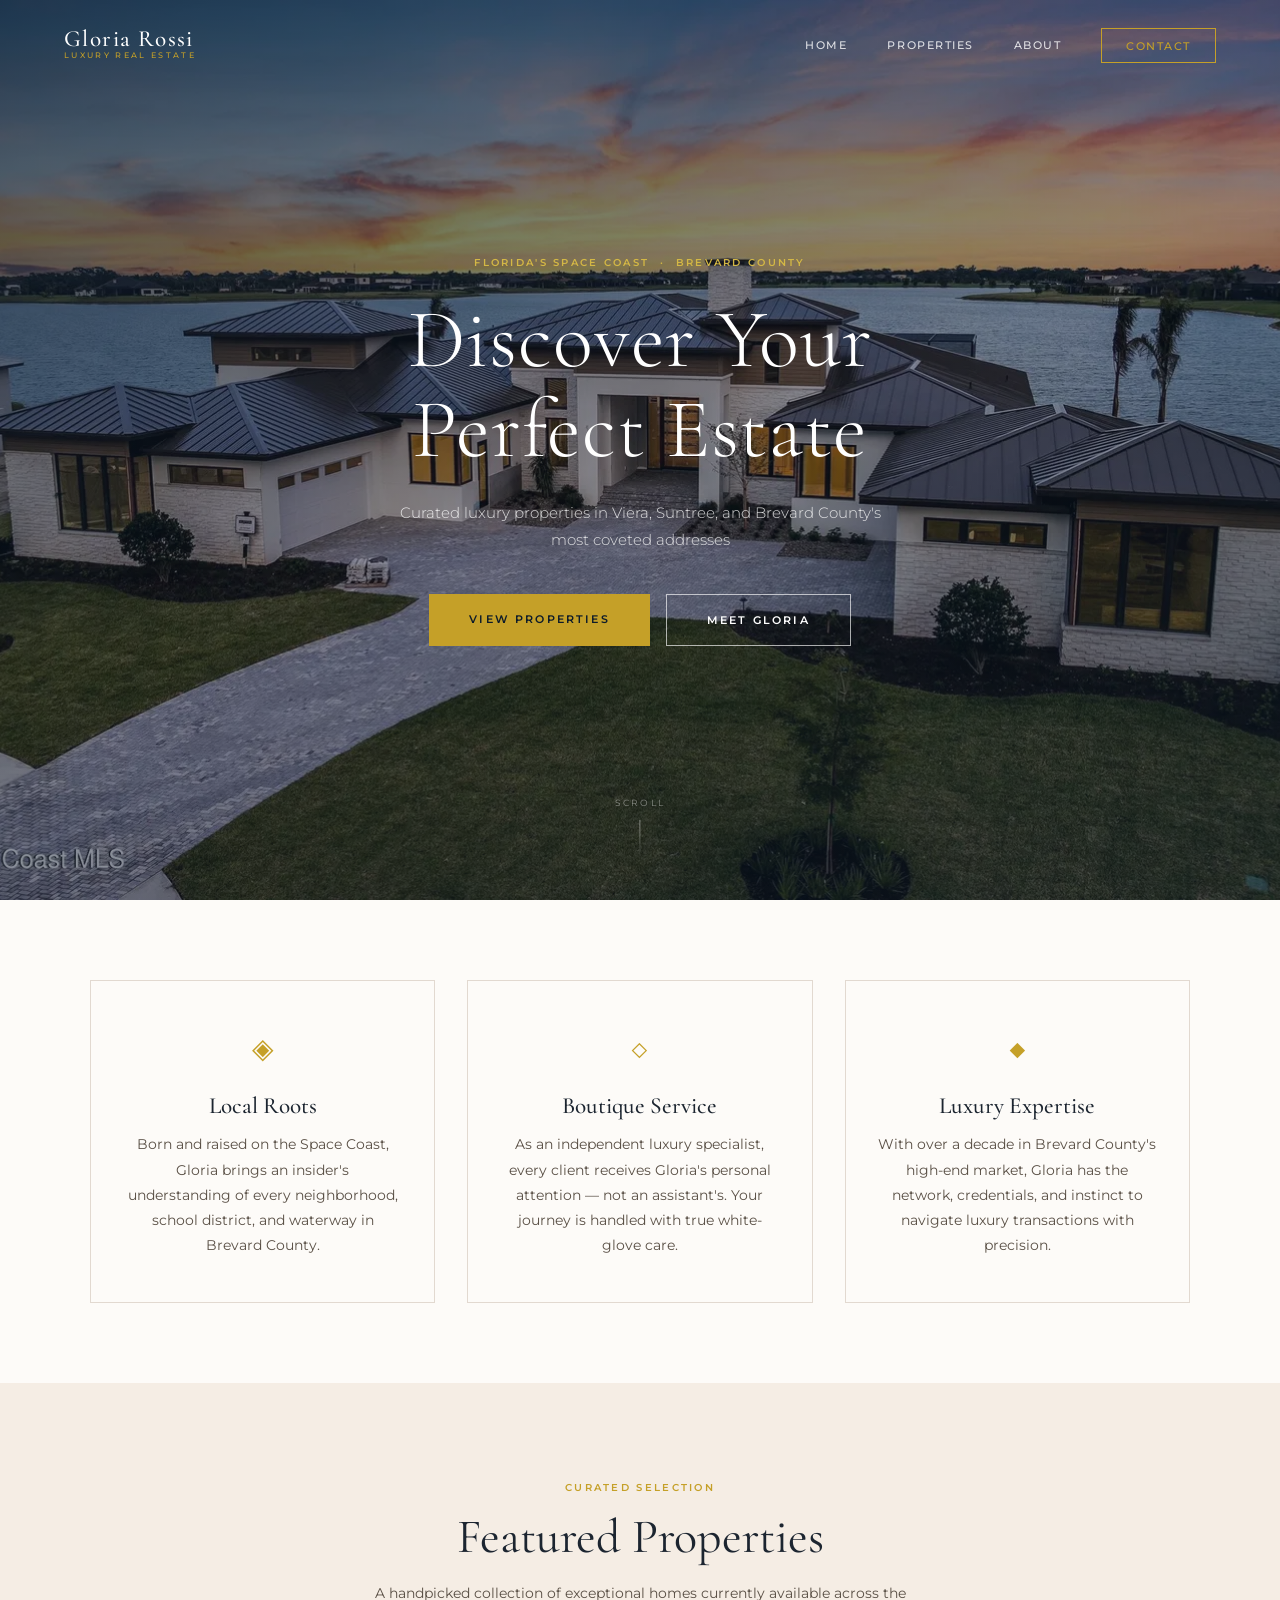
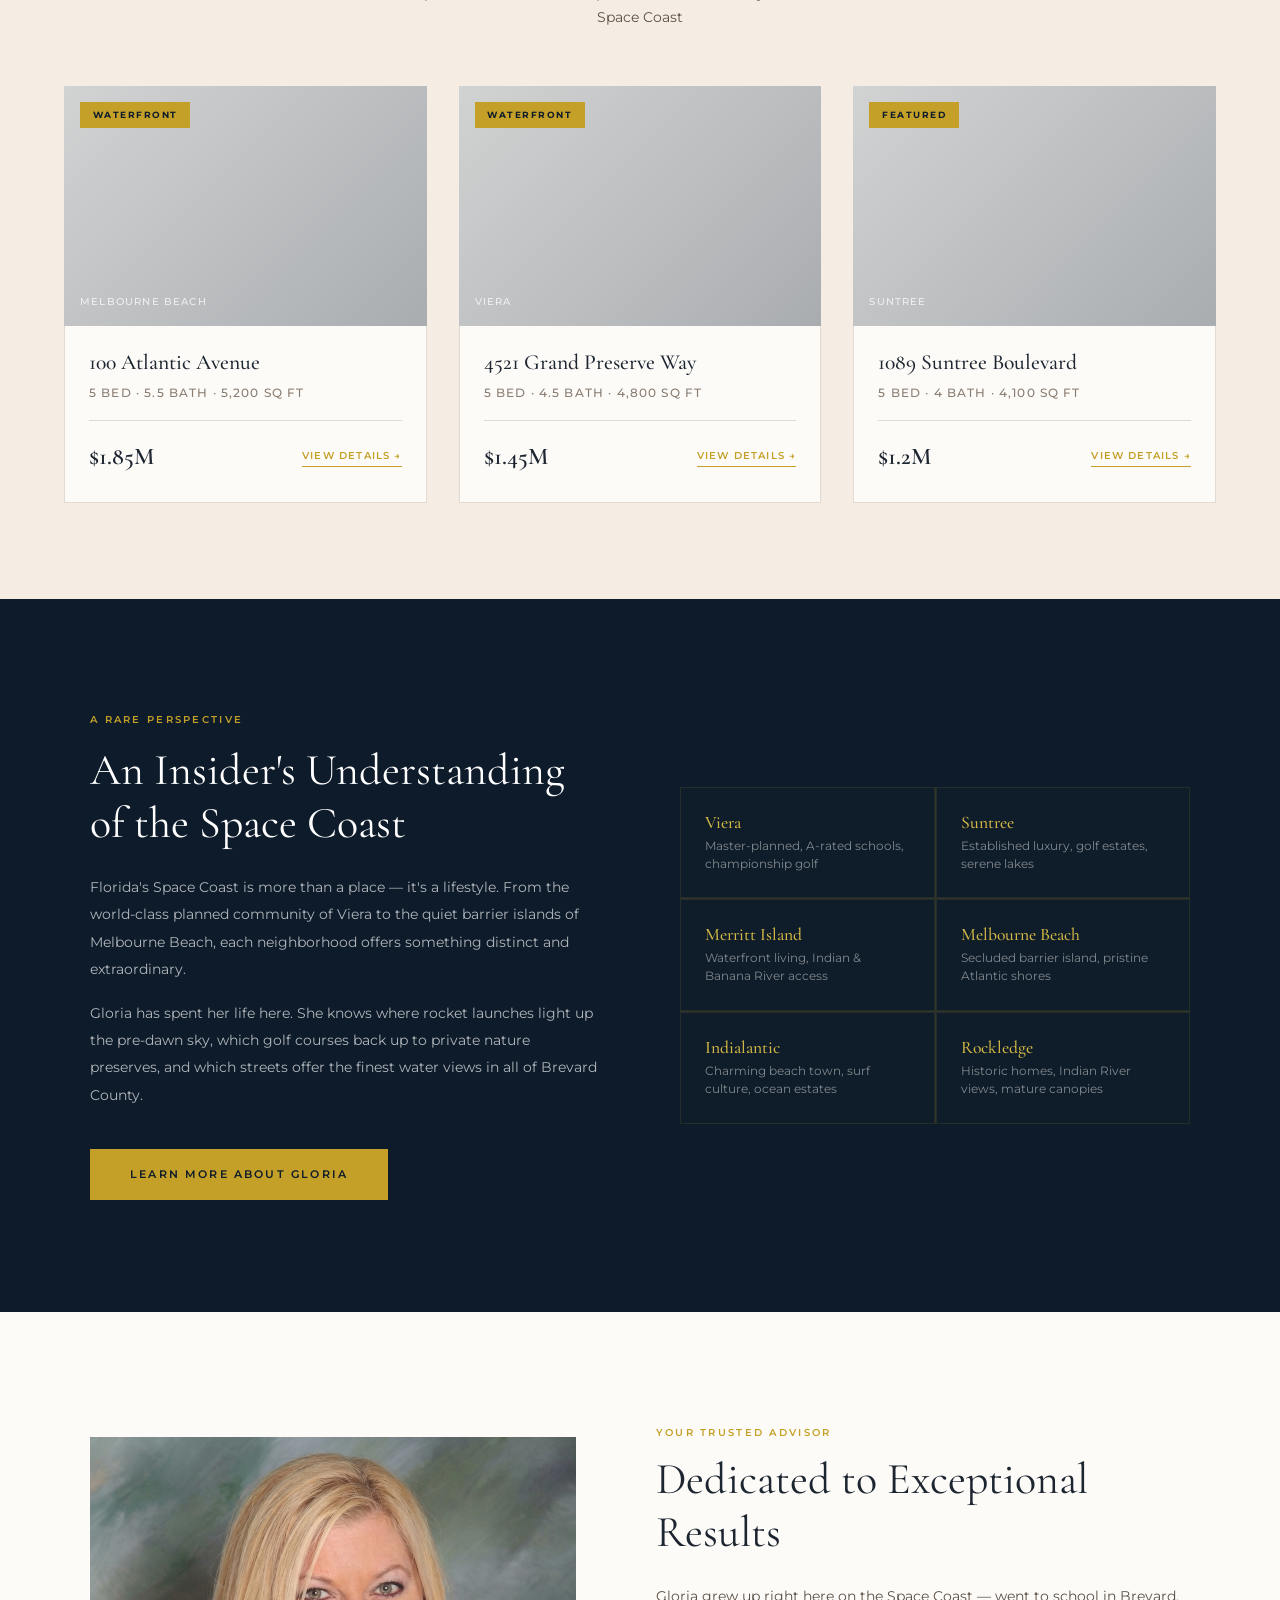
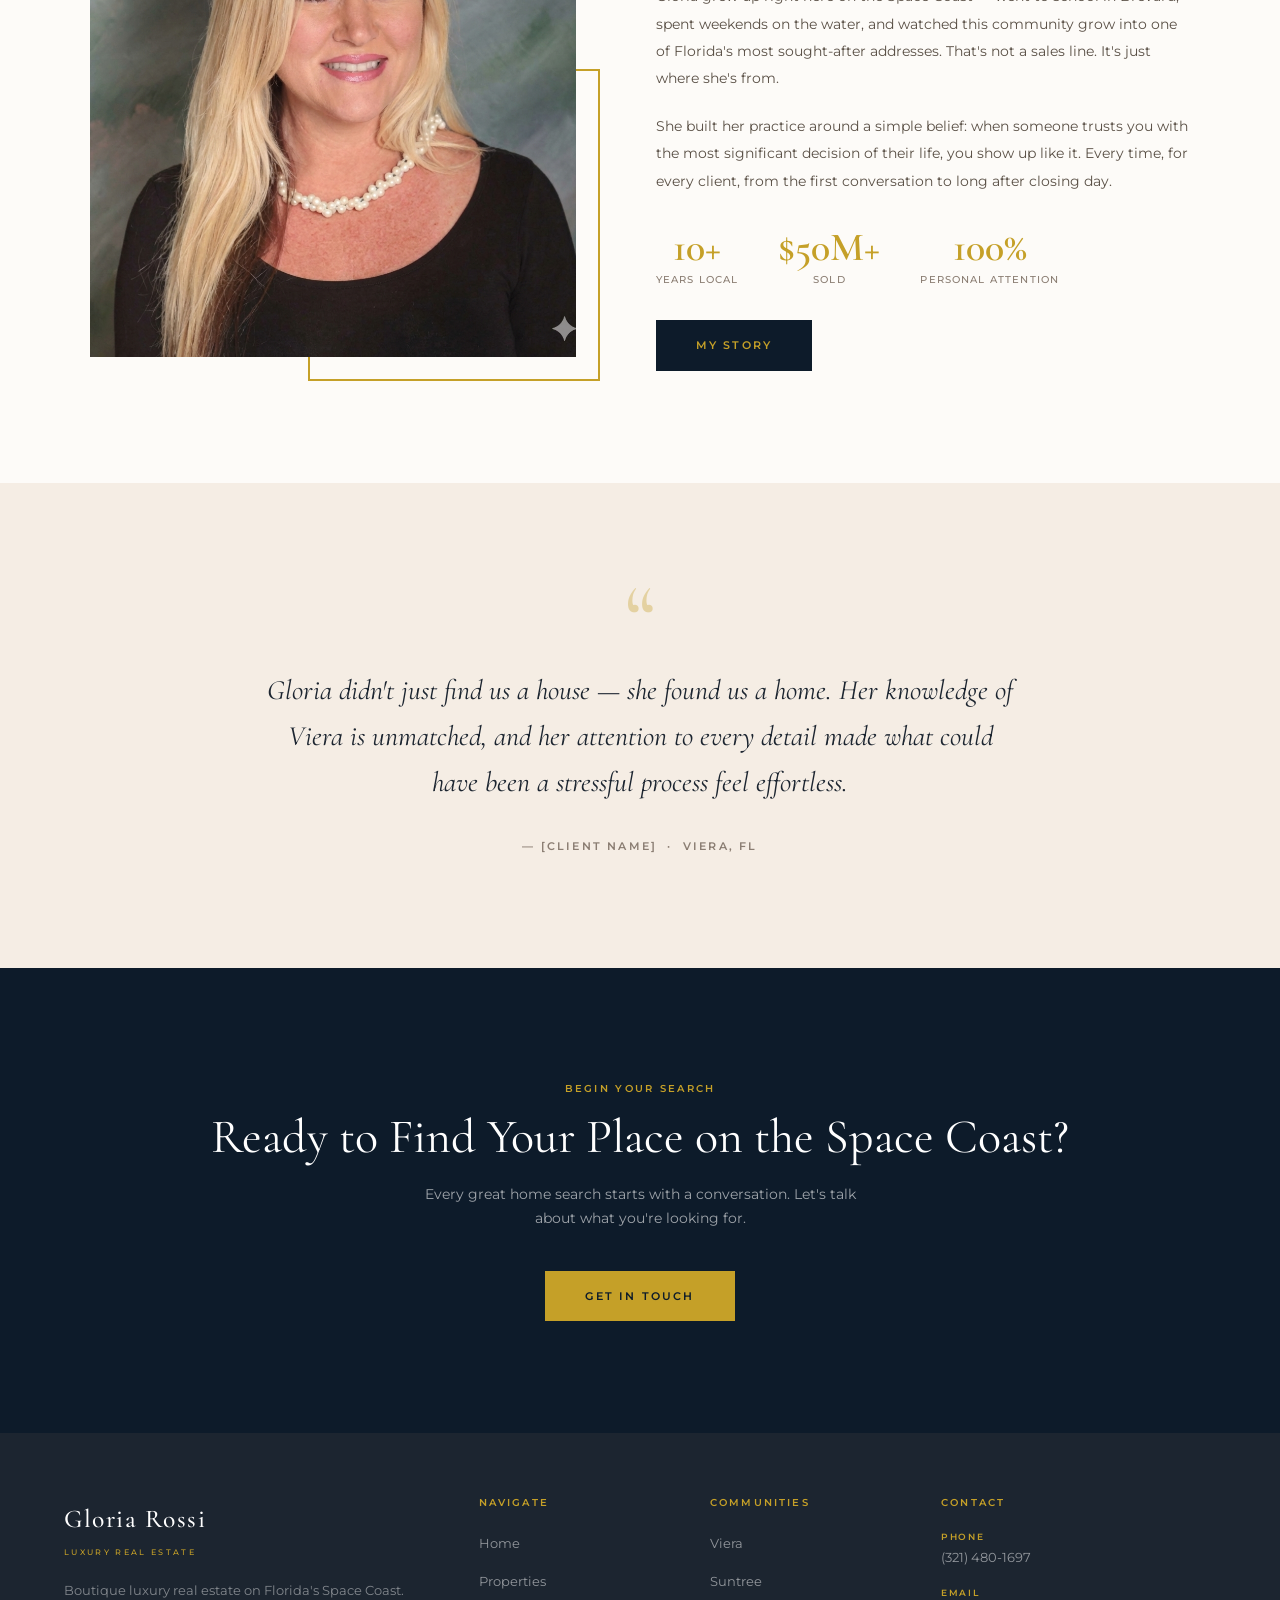
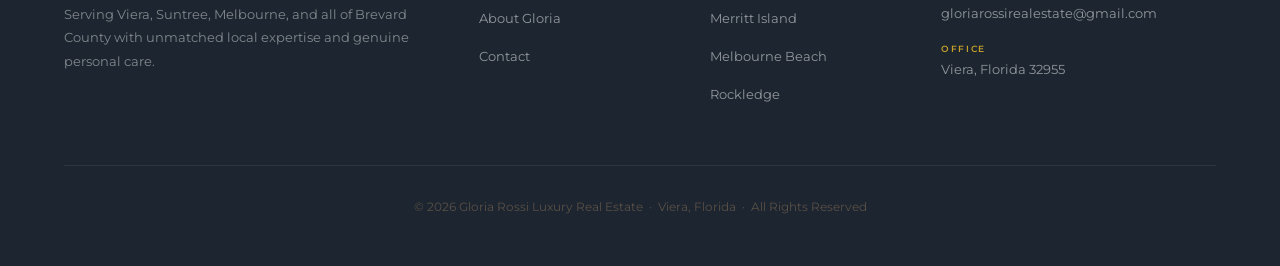
==== commit ee1ccde4: "Add demo listing images, mobile menu, and scroll animations - Populate all 12 demo listings with Uns" ====
--- a/index.html
+++ b/index.html
@@ -18,12 +18,16 @@
             <span class="logo-name">Gloria Rossi</span>
             <span class="logo-tagline">Luxury Real Estate</span>
         </div>
+        <button class="nav-toggle" aria-label="Menu">
+            <span></span><span></span><span></span>
+        </button>
         <ul class="nav-links">
             <li><a href="index.html">Home</a></li>
             <li><a href="properties.html">Properties</a></li>
             <li><a href="about.html">About</a></li>
             <li><a href="contact.html" class="nav-cta">Contact</a></li>
         </ul>
+        <div class="nav-overlay"></div>
     </nav>
 
     <!-- Hero -->
@@ -41,7 +45,7 @@
     </header>
 
     <!-- Three Pillars -->
-    <section class="pillars">
+    <section class="pillars reveal">
         <div class="pillars-inner">
             <div class="pillar">
                 <span class="pillar-icon">◈</span>
@@ -62,7 +66,7 @@
     </section>
 
     <!-- Featured Properties -->
-    <section class="featured">
+    <section class="featured reveal">
         <div class="section-header">
             <span class="eyebrow">Curated Selection</span>
             <h2>Featured Properties</h2>
@@ -75,7 +79,7 @@
     </section>
 
     <!-- Space Coast Knowledge Section -->
-    <section class="space-coast">
+    <section class="space-coast reveal">
         <div class="space-coast-inner">
             <div class="space-coast-text">
                 <span class="eyebrow">A Rare Perspective</span>
@@ -114,7 +118,7 @@
     </section>
 
     <!-- About Preview -->
-    <section class="about-preview">
+    <section class="about-preview reveal">
         <div class="about-preview-inner">
             <div class="about-preview-image">
                 <img src="pictures/glo_headshot_enhanced.png" alt="Gloria Rossi, Luxury Real Estate Specialist" class="about-preview-photo">
@@ -145,7 +149,7 @@
     </section>
 
     <!-- Testimonial -->
-    <section class="testimonial-section">
+    <section class="testimonial-section reveal">
         <div class="testimonial-quote">
             <span class="testimonial-mark">&ldquo;</span>
             <p class="testimonial-text">Gloria didn't just find us a house &mdash; she found us a home. Her knowledge of Viera is unmatched, and her attention to every detail made what could have been a stressful process feel effortless.</p>
@@ -210,12 +214,49 @@
     </footer>
 
     <script>
+        // Navbar scroll
         var navbar = document.getElementById('navbar');
         window.addEventListener('scroll', function () {
             if (window.scrollY > 60) { navbar.classList.add('scrolled'); }
             else { navbar.classList.remove('scrolled'); }
         });
         if (window.scrollY > 60) { navbar.classList.add('scrolled'); }
+
+        // Mobile menu
+        (function() {
+            var toggle = document.querySelector('.nav-toggle');
+            var links = document.querySelector('.nav-links');
+            var overlay = document.querySelector('.nav-overlay');
+            function closeMenu() {
+                toggle.classList.remove('active');
+                links.classList.remove('open');
+                overlay.classList.remove('visible');
+            }
+            toggle.addEventListener('click', function() {
+                var isOpen = links.classList.contains('open');
+                if (isOpen) { closeMenu(); } else {
+                    toggle.classList.add('active');
+                    links.classList.add('open');
+                    overlay.classList.add('visible');
+                }
+            });
+            overlay.addEventListener('click', closeMenu);
+            links.querySelectorAll('a').forEach(function(a) { a.addEventListener('click', closeMenu); });
+        })();
+
+        // Scroll reveal
+        (function() {
+            var reveals = document.querySelectorAll('.reveal');
+            var observer = new IntersectionObserver(function(entries) {
+                entries.forEach(function(entry) {
+                    if (entry.isIntersecting) {
+                        entry.target.classList.add('revealed');
+                        observer.unobserve(entry.target);
+                    }
+                });
+            }, { threshold: 0.12 });
+            reveals.forEach(function(el) { observer.observe(el); });
+        })();
 
         // Load featured properties
         function formatPrice(price) {
--- a/css/styles.css
+++ b/css/styles.css
@@ -1054,6 +1054,80 @@
   margin: 0.5rem 0 0;
 }
 
+/* === MOBILE HAMBURGER MENU === */
+.nav-toggle {
+  display: none;
+  flex-direction: column;
+  justify-content: center;
+  gap: 5px;
+  width: 28px;
+  height: 28px;
+  background: none;
+  border: none;
+  cursor: pointer;
+  padding: 0;
+  z-index: 1001;
+}
+
+.nav-toggle span {
+  display: block;
+  width: 100%;
+  height: 1.5px;
+  background-color: #fff;
+  transition: transform 0.35s ease, opacity 0.25s ease;
+  transform-origin: center;
+}
+
+.nav-toggle.active span:nth-child(1) {
+  transform: translateY(6.5px) rotate(45deg);
+}
+
+.nav-toggle.active span:nth-child(2) {
+  opacity: 0;
+}
+
+.nav-toggle.active span:nth-child(3) {
+  transform: translateY(-6.5px) rotate(-45deg);
+}
+
+/* === SCROLL-REVEAL ANIMATIONS === */
+@keyframes revealUp {
+  from {
+    opacity: 0;
+    transform: translateY(32px);
+  }
+  to {
+    opacity: 1;
+    transform: translateY(0);
+  }
+}
+
+.reveal {
+  opacity: 0;
+}
+
+.reveal.revealed {
+  animation: revealUp 0.8s cubic-bezier(0.22, 1, 0.36, 1) forwards;
+}
+
+.reveal-delay-1 { animation-delay: 0.1s; }
+.reveal-delay-2 { animation-delay: 0.2s; }
+.reveal-delay-3 { animation-delay: 0.3s; }
+
+/* === PROPERTY CARD IMAGE HOVER === */
+.property-image {
+  transition: transform 0.6s cubic-bezier(0.22, 1, 0.36, 1);
+}
+
+.property-card:hover .property-image {
+  transform: scale(1.06);
+}
+
+/* === NAV OVERLAY (hidden on desktop) === */
+.nav-overlay {
+  display: none;
+}
+
 /* === RESPONSIVE === */
 @media (max-width: 1024px) {
   .footer-inner {
@@ -1082,8 +1156,63 @@
     padding: 1.25rem 5%;
   }
 
+  .nav-toggle {
+    display: flex;
+  }
+
   .nav-links {
-    display: none;
+    position: fixed;
+    top: 0;
+    right: 0;
+    bottom: 0;
+    width: 280px;
+    background-color: var(--midnight);
+    flex-direction: column;
+    align-items: flex-start;
+    padding: 6rem 2.5rem 3rem;
+    gap: 0;
+    transform: translateX(100%);
+    transition: transform 0.4s cubic-bezier(0.22, 1, 0.36, 1);
+    box-shadow: -10px 0 40px rgba(0, 0, 0, 0.4);
+    z-index: 1000;
+  }
+
+  .nav-links.open {
+    transform: translateX(0);
+  }
+
+  .nav-links li {
+    width: 100%;
+    border-bottom: 1px solid rgba(255, 255, 255, 0.06);
+  }
+
+  .nav-links a {
+    display: block;
+    padding: 1.1rem 0;
+    font-size: 0.78rem;
+    color: rgba(255, 255, 255, 0.7);
+  }
+
+  .nav-links .nav-cta {
+    border: none;
+    padding: 1.1rem 0;
+    margin-top: 0.5rem;
+  }
+
+  .nav-overlay {
+    display: block;
+    position: fixed;
+    inset: 0;
+    background: rgba(13, 27, 42, 0.6);
+    opacity: 0;
+    visibility: hidden;
+    transition: opacity 0.35s ease, visibility 0.35s ease;
+    z-index: 999;
+  }
+
+  .nav-overlay.visible {
+    opacity: 1;
+    visibility: visible;
   }
 
   .hero h1 {
